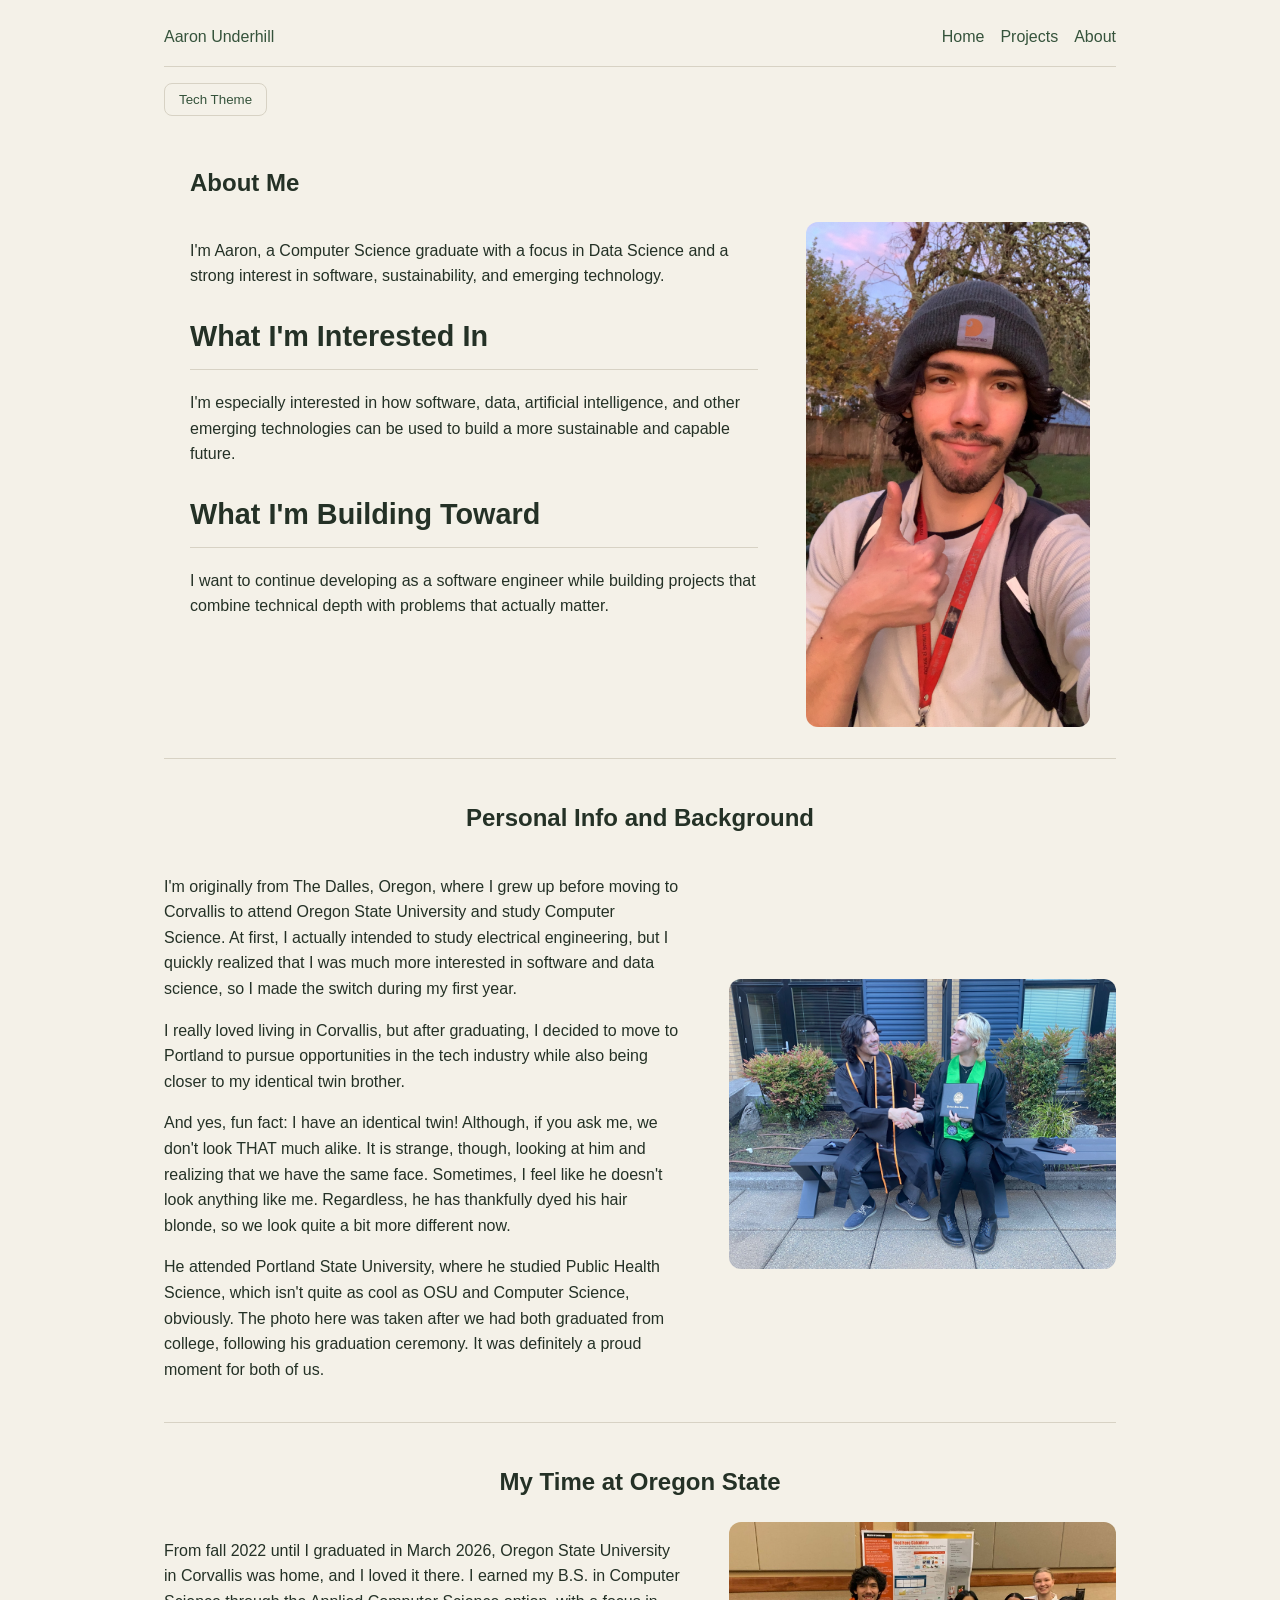
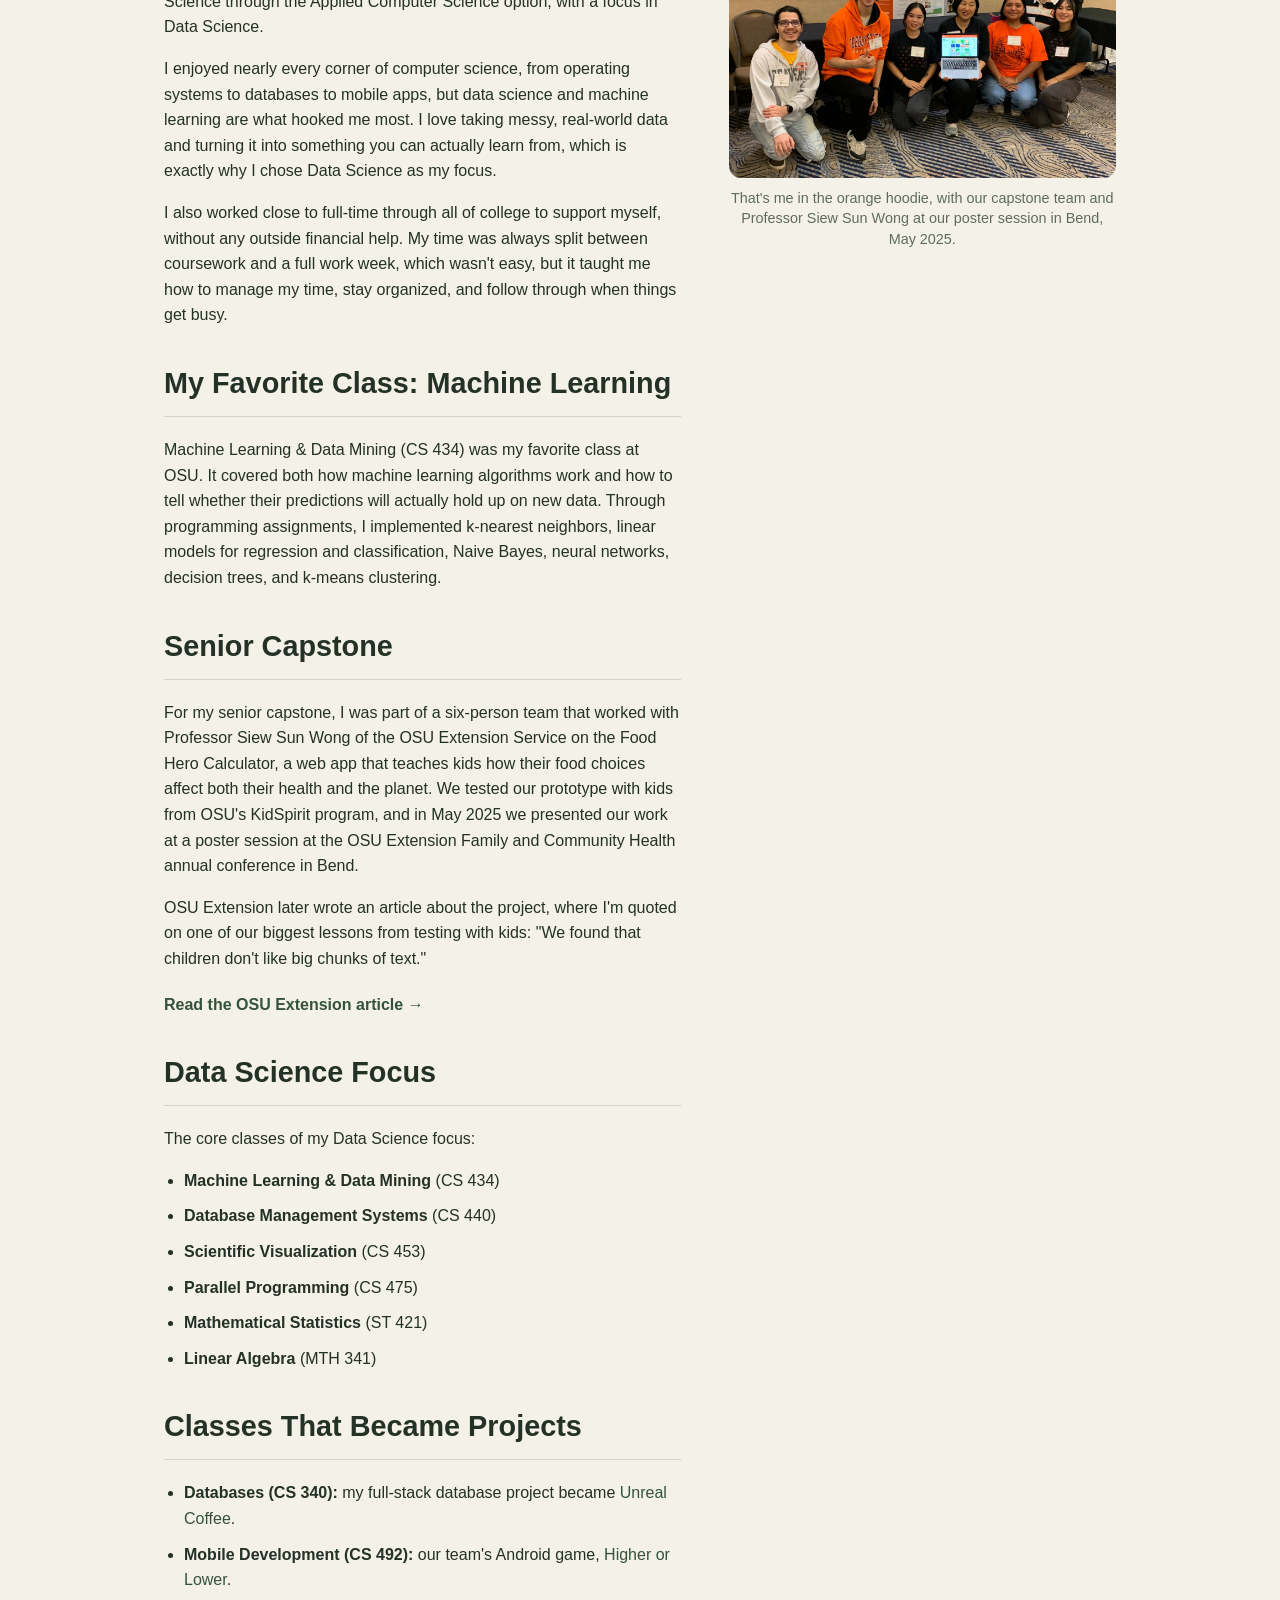
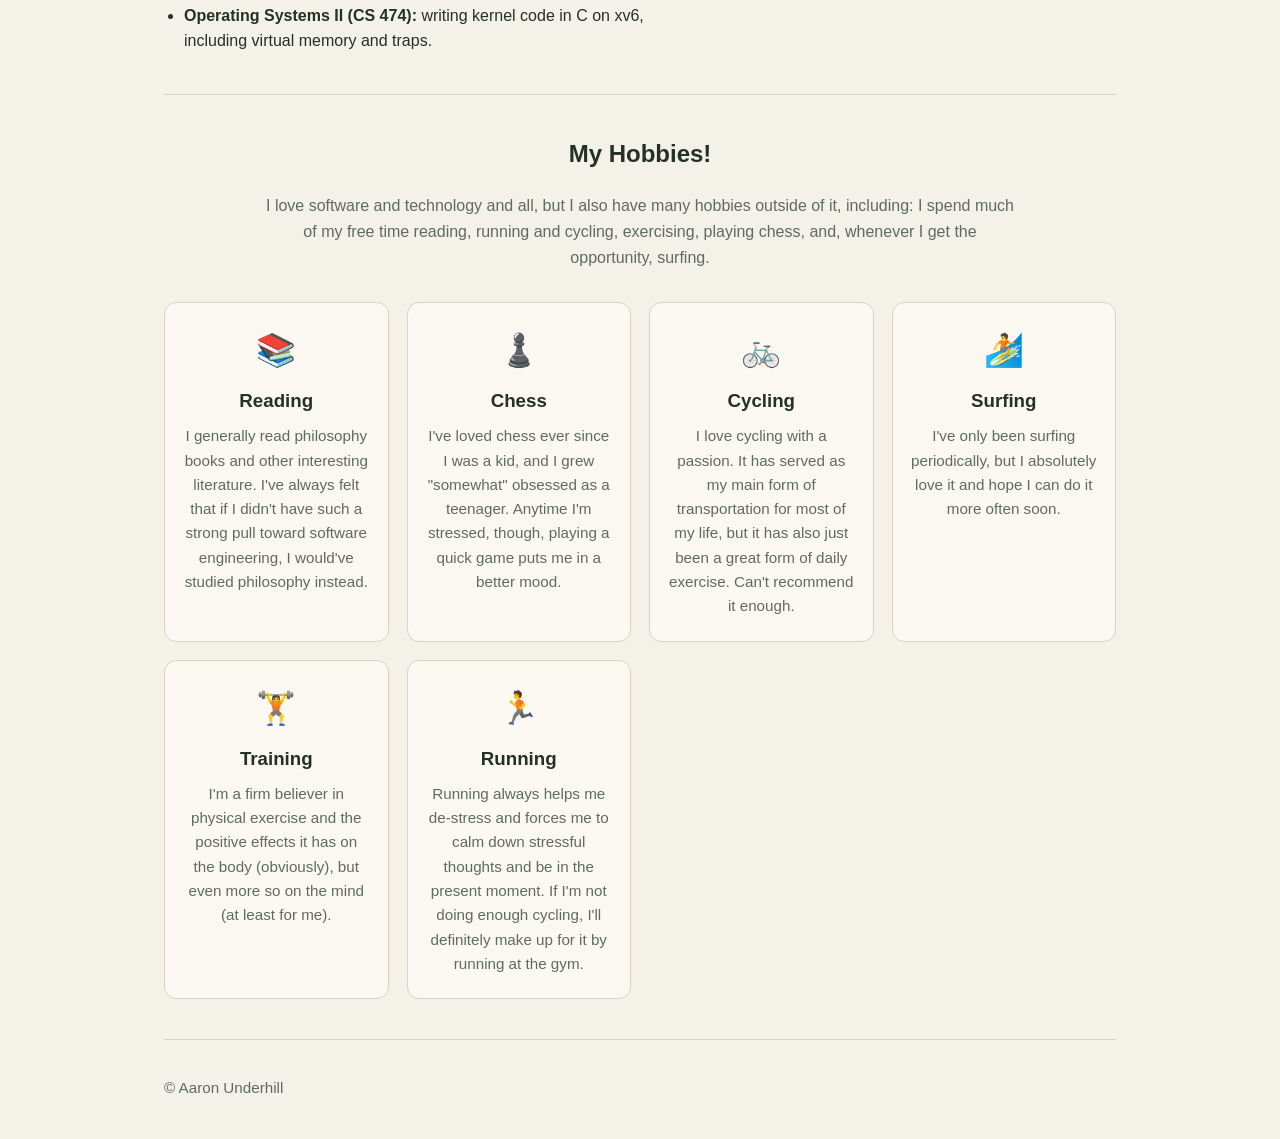
==== about.html @ f8354c90 "My Time at Oregon State: team photo, favorite class, and Data Science focus Adds the Bend poster-ses" ====
<!DOCTYPE html>
<html lang="en">

<head>
    <meta charset="UTF-8">

    <meta name="viewport" content="width=device-width, initial-scale=1.0">

    <title>About | Aaron Underhill</title>

    <link rel="stylesheet" href="style.css">

    <link rel="icon" type="image/png" href="/favicon/favicon-96x96.png" sizes="96x96" />
    <link rel="icon" type="image/svg+xml" href="/favicon/favicon.svg" />
    <link rel="shortcut icon" href="/favicon/favicon.ico" />
    <link rel="apple-touch-icon" sizes="180x180" href="/favicon/apple-touch-icon.png" />
    <link rel="manifest" href="/favicon/site.webmanifest" />
</head>


<body>

    <header>

        <nav>

            <a href="index.html">Aaron Underhill</a>

            <div class="nav-links">
                <a href="index.html">Home</a>
                <a href="projects.html">Projects</a>
                <a href="about.html">About</a>
            </div>

        </nav>

        <button id="theme-toggle" type="button">
            Tech Theme
        </button>

    </header>


    <main>

        <section class="about-page">

            <h1>About Me</h1>

            <div class="about-layout">

                <div class="about-text">

                    <p class="about-intro">
                        I'm Aaron, a Computer Science graduate with a focus in
                        Data Science and a strong interest in software,
                        sustainability, and emerging technology.
                    </p>

                    <h2>What I'm Interested In</h2>

                    <p>
                        I'm especially interested in how software, data,
                        artificial intelligence, and other emerging technologies
                        can be used to build a more sustainable and capable future.
                    </p>

                    <h2>What I'm Building Toward</h2>

                    <p>
                        I want to continue developing as a software engineer while
                        building projects that combine technical depth with problems
                        that actually matter.
                    </p>

                </div>


                <div class="about-photo">
                    <img src="images/aaron.jpg" alt="Aaron Underhill">
                </div>

            </div>

        </section>

        <section class="background-section">
            <h1>Personal Info and Background</h1>


            <div class="background-layout">

                <div class="background-text">

                    <p> I'm originally from The Dalles, Oregon, where I grew up before moving to Corvallis to
                        attend Oregon State University and study Computer Science. At first, I actually intended
                        to study electrical engineering, but I quickly realized that I was much more interested
                        in software and data science, so I made the switch during my first year.
                    </p>

                    <p> I really loved living in Corvallis, but after graduating, I decided to move to Portland
                        to pursue opportunities in the tech industry while also being closer to my identical
                        twin brother.
                    </p>

                    <p>
                        And yes, fun fact: I have an identical twin! Although, if you ask me, we don't look
                        THAT much alike. It is strange, though, looking at him and realizing that we have the
                        same face. Sometimes, I feel like he doesn't look anything like me. Regardless, he has
                        thankfully dyed his hair blonde, so we look quite a bit more different now.
                    </p>

                    <p> He attended Portland State University, where he studied Public Health Science, which isn't quite
                        as
                        cool as OSU and Computer Science, obviously. The photo here was taken after we had both
                        graduated from
                        college, following his graduation ceremony. It was definitely a proud moment for both of us.
                    </p>

                </div>

                <div class="background-photo">

                    <img src="images/graduation.jpg" alt="Aaron and his twin brother after graduation">
                </div>

            </div>
        </section>

        <section class="osu-section">

            <h1>My Time at Oregon State</h1>


            <div class="osu-layout">

                <div class="osu-text">

                    <p>
                        From fall 2022 until I graduated in March 2026, Oregon State University in
                        Corvallis was home, and I loved it there. I earned my B.S. in Computer
                        Science through the Applied Computer Science option, with a focus in Data
                        Science.
                    </p>

                    <p>
                        I enjoyed nearly every corner of computer science, from operating systems
                        to databases to mobile apps, but data science and machine learning are what
                        hooked me most. I love taking messy, real-world data and turning it into
                        something you can actually learn from, which is exactly why I chose Data
                        Science as my focus.
                    </p>

                    <p>
                        I also worked close to full-time through all of college to support myself,
                        without any outside financial help. My time was always split between
                        coursework and a full work week, which wasn't easy, but it taught me how to
                        manage my time, stay organized, and follow through when things get busy.
                    </p>


                    <h2>My Favorite Class: Machine Learning</h2>

                    <p>
                        Machine Learning &amp; Data Mining (CS 434) was my favorite class at OSU. It
                        covered both how machine learning algorithms work and how to tell whether
                        their predictions will actually hold up on new data. Through programming
                        assignments, I implemented k-nearest neighbors, linear models for regression
                        and classification, Naive Bayes, neural networks, decision trees, and k-means
                        clustering.
                    </p>


                    <h2>Senior Capstone</h2>

                    <p>
                        For my senior capstone, I was part of a six-person team that worked with
                        Professor Siew Sun Wong of the OSU Extension Service on the Food Hero
                        Calculator, a web app that teaches kids how their food choices affect both
                        their health and the planet. We tested our prototype with kids from OSU's
                        KidSpirit program, and in May 2025 we presented our work at a poster
                        session at the OSU Extension Family and Community Health annual conference
                        in Bend.
                    </p>

                    <p>
                        OSU Extension later wrote an article about the project, where I'm quoted on
                        one of our biggest lessons from testing with kids: "We found that children
                        don't like big chunks of text."
                    </p>

                    <a class="osu-article-link"
                        href="https://extension.oregonstate.edu/news/osu-students-create-food-calculator-linking-diet-water-use-climate"
                        target="_blank" rel="noopener noreferrer">
                        Read the OSU Extension article →
                    </a>


                    <h2>Data Science Focus</h2>

                    <p class="osu-focus-intro">
                        The core classes of my Data Science focus:
                    </p>

                    <ul class="osu-classes">
                        <li><strong>Machine Learning &amp; Data Mining</strong> (CS 434)</li>
                        <li><strong>Database Management Systems</strong> (CS 440)</li>
                        <li><strong>Scientific Visualization</strong> (CS 453)</li>
                        <li><strong>Parallel Programming</strong> (CS 475)</li>
                        <li><strong>Mathematical Statistics</strong> (ST 421)</li>
                        <li><strong>Linear Algebra</strong> (MTH 341)</li>
                    </ul>


                    <h2>Classes That Became Projects</h2>

                    <ul class="osu-classes">
                        <li>
                            <strong>Databases (CS 340):</strong> my full-stack database project
                            became <a href="projects.html">Unreal Coffee</a>.
                        </li>
                        <li>
                            <strong>Mobile Development (CS 492):</strong> our team's Android game,
                            <a href="projects.html">Higher or Lower</a>.
                        </li>
                        <li>
                            <strong>Operating Systems II (CS 474):</strong> writing kernel code in C
                            on xv6, including virtual memory and traps.
                        </li>
                    </ul>

                </div>


                <figure class="osu-photo">

                    <img src="images/osu-capstone-bend.jpg"
                        alt="Aaron, in an orange Oregon State hoodie, with his senior capstone team and Professor Siew Sun Wong beside their Food Hero Calculator poster in Bend">

                    <figcaption>
                        That's me in the orange hoodie, with our capstone team and Professor
                        Siew Sun Wong at our poster session in Bend, May 2025.
                    </figcaption>

                </figure>

            </div>

        </section>


        <section class="hobbies-section">

            <h1>My Hobbies!</h1>

            <p class="hobbies-intro">
                I love software and technology and all, but I also have many hobbies outside of it, including:
                I spend much of my free time reading, running and cycling, exercising,
                playing chess, and, whenever I get the opportunity, surfing.
            </p>

            <div class="hobbies-grid">

                <div class="hobby-card">
                    <span class="hobby-icon" aria-hidden="true">📚</span>
                    <h3>Reading</h3>
                    <p>I generally read philosophy books and other interesting literature. I've always felt that if I
                        didn't have such a strong pull toward software engineering, I would've studied philosophy
                        instead.</p>
                </div>

                <div class="hobby-card">
                    <span class="hobby-icon" aria-hidden="true">♟️</span>
                    <h3>Chess</h3>
                    <p>I've loved chess ever since I was a kid, and I grew "somewhat" obsessed as a teenager. Anytime
                        I'm stressed, though, playing a quick game puts me in a better mood.</p>
                </div>

                <div class="hobby-card">
                    <span class="hobby-icon" aria-hidden="true">🚲</span>
                    <h3>Cycling</h3>
                    <p>I love cycling with a passion. It has served as my main form of transportation for most of my
                        life, but it has also just been a great form of daily exercise. Can't recommend it enough.</p>
                </div>

                <div class="hobby-card">
                    <span class="hobby-icon" aria-hidden="true">🏄</span>
                    <h3>Surfing</h3>
                    <p>I've only been surfing periodically, but I absolutely love it and hope I can do it more often
                        soon.</p>
                </div>

                <div class="hobby-card">
                    <span class="hobby-icon" aria-hidden="true">🏋️</span>
                    <h3>Training</h3>
                    <p>I'm a firm believer in physical exercise and the positive effects it has on the body (obviously),
                        but even more so on the mind (at least for me).
                    </p>
                </div>

                <div class="hobby-card">
                    <span class="hobby-icon" aria-hidden="true">🏃</span>
                    <h3>Running</h3>
                    <p>Running always helps me de-stress and forces me to calm down stressful thoughts and be in the
                        present moment. If I'm not doing enough cycling, I'll definitely make up for it by running at
                        the gym.</p>
                </div>

            </div>

        </section>


    </main>


    <footer>
        <p>© Aaron Underhill</p>
    </footer>


    <script src="script.js"></script>

</body>

</html>
---- style.css ----
/* =========================================================
   THEMES
   ========================================================= */

:root {
    --bg: #f4f1e8;
    --surface: #fbf8f1;
    --text: #243126;
    --muted: #5e6b61;
    --accent: #4f7a57;
    --accent-dark: #35533b;
    --border: #d7d2c4;
    --highlight: #dfe8d8;
}


:root.tech-theme {
    --bg: #0b1110;
    --surface: #111b18;
    --text: #d8f3dc;
    --muted: #8fa99a;
    --accent: #42d392;
    --accent-dark: #73f2b0;
    --border: #29443a;
    --highlight: #17382c;
}


:root.color-theme {
    --bg: #17152b;
    --surface: #252044;
    --text: #f4f1ff;
    --muted: #b8b3d6;

    --accent: #7ee787;
    --accent-dark: #9d7bff;

    --border: #4b4570;
    --highlight: #2e2a55;
}



/* =========================================================
   COLOR THEME SPECIAL EFFECTS
   ========================================================= */

:root.color-theme #home a {
    background: linear-gradient(0deg,
            var(--accent),
            var(--accent-dark));

    transition:
        transform 0.15s ease,
        filter 0.2s ease;
}


:root.color-theme #home a:hover {
    filter: brightness(1.1);
    transform: translateY(-2px);
}


:root.color-theme #home a:active {
    transform: translateY(0) scale(0.97);
}



/* =========================================================
   GLOBAL / BASE STYLES
   ========================================================= */

* {
    box-sizing: border-box;
}


html {
    scroll-behavior: smooth;
}


body {
    font-family: Arial, sans-serif;

    background-color: var(--bg);
    color: var(--text);

    max-width: 1000px;
    margin: 0 auto;
    padding: 24px;

    line-height: 1.6;
}



/* =========================================================
   LINKS
   ========================================================= */

a {
    color: var(--accent-dark);
    text-decoration: none;
}


a:hover {
    text-decoration: underline;
}


.page-link {
    display: inline-block;

    margin-top: 24px;

    font-weight: bold;
    color: var(--accent);
}



/* =========================================================
   HEADER / NAVIGATION
   ========================================================= */

header {
    margin-bottom: 48px;
}


nav {
    display: flex;

    justify-content: space-between;
    align-items: center;

    gap: 20px;
    flex-wrap: wrap;

    padding-bottom: 16px;

    border-bottom: 1px solid var(--border);
}


.nav-links {
    display: flex;

    gap: 16px;
    flex-wrap: wrap;
}



/* =========================================================
   THEME BUTTON
   ========================================================= */

#theme-toggle {
    margin-top: 16px;

    padding: 8px 14px;

    background-color: transparent;
    color: var(--accent-dark);

    border: 1px solid var(--border);
    border-radius: 8px;

    cursor: pointer;

    transition:
        background-color 0.2s ease,
        transform 0.1s ease;
}


#theme-toggle:hover {
    background-color: var(--highlight);
}


#theme-toggle:active {
    transform: scale(0.96);
}



/* =========================================================
   GENERAL SECTIONS
   ========================================================= */

section {
    margin-bottom: 64px;
}


section h2 {
    font-size: 1.8rem;

    margin-bottom: 20px;
    padding-bottom: 10px;

    border-bottom: 1px solid var(--border);
}


article h3 {
    margin-top: 0;
    margin-bottom: 12px;
}



/* =========================================================
   HOME / HERO
   ========================================================= */

#home {
    padding: 48px 0;

    text-align: center;
}


#home h1 {
    font-size: 3rem;

    margin-bottom: 12px;

    line-height: 1.1;
}


.hero-subtitle {
    font-size: 1.2rem;

    color: var(--muted);

    margin-bottom: 20px;
}


#home p {
    font-size: 1.1rem;

    max-width: 700px;

    margin-bottom: 28px;
    margin-left: auto;
    margin-right: auto;
}


#home a {
    display: inline-block;

    padding: 12px 20px;

    background-color: var(--accent);
    color: white;

    border-radius: 8px;

    text-decoration: none;
    font-weight: bold;
    text-align: center;
}


#home a:hover {
    background-color: var(--accent-dark);

    text-decoration: none;
}


#hero-section {
    text-align: center;

    margin-left: auto;
    margin-right: auto;
}


.hero-photo {
    display: inline-block;

    width: 120px;
    aspect-ratio: 1 / 1;

    object-fit: cover;

    border-radius: 50%;
}



/* =========================================================
   PROJECTS
   ========================================================= */

.project-card {
    padding: 20px;

    background-color: var(--surface);

    border: 1px solid var(--border);
    border-radius: 12px;

    /* Keeps the header image inside the rounded corners */
    overflow: hidden;

    /* Stack contents so the buttons can sit at the bottom */
    display: flex;
    flex-direction: column;
}


/* Inside a stacked card, top and bottom margins add up instead of
   overlapping, so give each element only a bottom margin. */
.project-card h2 {
    margin-top: 0;
}


.project-card p {
    margin-top: 0;
    margin-bottom: 14px;
}


/* Small status note on a card, e.g. a live demo that is temporarily down */
.project-card .project-note {
    padding: 10px 12px;

    font-size: 0.85rem;
    line-height: 1.45;

    color: var(--muted);

    border-left: 3px solid var(--accent);
    border-radius: 6px;

    background-color: var(--highlight);
}


/* Button row: pushed to the bottom so buttons line up across cards */
.project-links {
    display: flex;
    flex-wrap: wrap;
    gap: 10px;

    margin-top: auto;
    padding-top: 16px;
}


.project-links .project-link {
    margin-top: 0;
}


/* Outlined style for "View on GitHub", so it reads as the secondary action */
.project-link.project-link-secondary {
    background-color: transparent;
    color: var(--accent);

    box-shadow: inset 0 0 0 2px var(--accent);
}


.project-link.project-link-secondary:hover {
    background-color: var(--accent);
    color: white;
}


/* Picture across the top of a project card, edge to edge */
.project-image {
    display: block;

    width: calc(100% + 40px);
    margin: -20px -20px 16px;

    aspect-ratio: 16 / 10;
    object-fit: cover;
    flex-shrink: 0;

    border-bottom: 1px solid var(--border);

    transition: transform 0.3s ease;
}


.project-card:hover .project-image {
    transform: scale(1.03);
}


.project-grid {
    display: grid;

    grid-template-columns:
        repeat(auto-fit, minmax(250px, 1fr));

    gap: 20px;
}

.project-link {
    display: inline-block;

    margin-top: 16px;
    padding: 9px 14px;

    background-color: var(--accent);
    color: white;

    border-radius: 8px;

    font-weight: bold;
    text-decoration: none;

    transition:
        background-color 0.2s ease,
        transform 0.15s ease;
}


.project-link:hover {
    background-color: var(--accent-dark);

    text-decoration: none;

    transform: translateY(-2px);
}


.project-link:active {
    transform: translateY(0) scale(0.97);
}



/* =========================================================
   PROJECT SEARCH
   ========================================================= */

.project-tools {
    margin-bottom: 32px;
}


.project-tools label {
    display: block;

    margin-bottom: 8px;

    font-weight: bold;
}


#project-search {
    width: 100%;
    max-width: 600px;

    padding: 12px 14px;

    font: inherit;

    color: var(--text);
    background-color: var(--surface);

    border: 1px solid var(--border);
    border-radius: 8px;
}



/* =========================================================
   PROJECT FILTER BUTTONS
   ========================================================= */

.filter-label {
    margin-bottom: 8px;
    font-weight: bold;
}


.project-filters {
    display: flex;

    gap: 10px;
    flex-wrap: wrap;

    margin-bottom: 32px;
}


.project-filters button {
    position: relative;
    overflow: hidden;

    padding: 8px 14px;

    font: inherit;

    color: var(--text);
    background-color: var(--surface);

    border: 1px solid var(--border);
    border-radius: 8px;

    cursor: pointer;

    transition:
        transform 0.15s ease,
        filter 0.2s ease;
}


.project-filters button.selected {
    border: 3px solid var(--accent);

    color: var(--highlight);
    background-color: var(--accent-dark);
}


.project-filters button:hover {
    filter: brightness(1.3);

    transform: translateY(-2px);
}


.project-filters button:active {
    transform:
        translateY(0) scale(0.97);
}



/* =========================================================
   PROJECT FILTER RIPPLE / FLASH
   ========================================================= */

.project-filters button::after {
    content: "";

    position: absolute;

    top: 50%;
    left: 50%;

    width: 10px;
    height: 10px;

    background-color: rgba(255, 255, 255, 0.6);

    border-radius: 50%;

    transform:
        translate(-50%, -50%) scale(0);

    opacity: 0;

    pointer-events: none;
}


.project-filters button.flash::after {
    animation:
        button-flash 0.45s ease-out;
}


@keyframes button-flash {
    0% {
        transform:
            translate(-50%, -50%) scale(0);

        opacity: 0.8;
    }

    100% {
        transform:
            translate(-50%, -50%) scale(20);

        opacity: 0;
    }
}



/* =========================================================
   ABOUT PAGE
   ========================================================= */

.about-page {
    max-width: 900px;

    margin: 0 auto;
}


.about-layout {
    display: grid;

    grid-template-columns: 2fr 1fr;

    gap: 48px;

    align-items: start;
}


.about-photo img {
    width: 100%;
    max-width: 300px;
    height: auto;

    border-radius: 12px;
}



/* =========================================================
   HOBBIES
   ========================================================= */

.hobbies-section h1 {
    margin-top: 40px;

    text-align: center;
}


.hobbies-intro {
    max-width: 750px;

    margin: 0 auto 32px;

    text-align: center;

    color: var(--muted);
}


.hobbies-grid {
    display: grid;

    grid-template-columns:
        repeat(auto-fit, minmax(180px, 1fr));

    gap: 18px;
}


.hobby-card {
    padding: 22px 18px;

    text-align: center;

    background-color: var(--surface);

    border: 1px solid var(--border);
    border-radius: 12px;

    transition:
        transform 0.2s ease,
        border-color 0.2s ease;
}


.hobby-card:hover {
    transform: translateY(-3px);

    border-color: var(--accent);
}


.hobby-icon {
    display: block;

    margin-bottom: 10px;

    font-size: 2rem;
}


.hobby-card h3 {
    margin-top: 0;
    margin-bottom: 8px;
}


.hobby-card p {
    margin: 0;

    color: var(--muted);

    font-size: 0.95rem;
}



/* =========================================================
   PERSONAL BACKGROUND
   ========================================================= */

.background-section h1 {
    margin-top: 40px;

    text-align: center;
}


.background-layout {
    display: grid;

    grid-template-columns: 2fr 1.5fr;

    gap: 48px;

    align-items: center;
}


.background-photo img {
    width: 100%;
    max-width: 500px;
    height: auto;

    border-radius: 12px;
}


.background-section,
.osu-section,
.hobbies-section {
    border-top: 1px solid var(--border);

    margin: 24px 0;
}


/* =========================================================
   MY TIME AT OREGON STATE
   ========================================================= */

.osu-section h1 {
    margin-top: 40px;

    text-align: center;
}


.osu-layout {
    display: grid;

    grid-template-columns: 2fr 1.5fr;

    gap: 48px;

    align-items: start;
}


.osu-text h2 {
    margin-top: 32px;
}


.osu-article-link {
    display: inline-block;

    margin-top: 4px;

    font-weight: bold;
}


.osu-classes {
    padding-left: 20px;

    line-height: 1.6;
}


.osu-classes li {
    margin-bottom: 10px;
}


.osu-focus-intro {
    margin-bottom: 8px;
}


.osu-photo {
    margin: 0;

    /* Keeps the photo in view while reading the longer text beside it */
    position: sticky;
    top: 24px;
}


.osu-photo img {
    display: block;

    width: 100%;
    height: auto;

    border-radius: 12px;
}


.osu-photo figcaption {
    margin-top: 10px;

    font-size: 0.9rem;
    line-height: 1.45;

    color: var(--muted);

    text-align: center;
}



/* =========================================================
   FOOTER
   ========================================================= */

footer {
    margin-top: 40px;
    padding-top: 20px;

    border-top: 1px solid var(--border);

    color: var(--muted);

    font-size: 0.95rem;
}



/* =========================================================
   RESPONSIVE / MOBILE
   ========================================================= */

@media (max-width: 700px) {

    body {
        padding: 16px;
    }


    #home h1 {
        font-size: 2.3rem;
    }


    nav {
        flex-direction: column;

        align-items: flex-start;
    }


    .nav-links {
        flex-direction: column;

        gap: 8px;
    }


    .about-layout {
        grid-template-columns: 1fr;
    }


    .about-photo {
        grid-row: 1;
    }


    .background-layout,
    .osu-layout {
        grid-template-columns: 1fr;

        gap: 24px;
    }


    .osu-photo {
        position: static;

        grid-row: 1;
    }

}
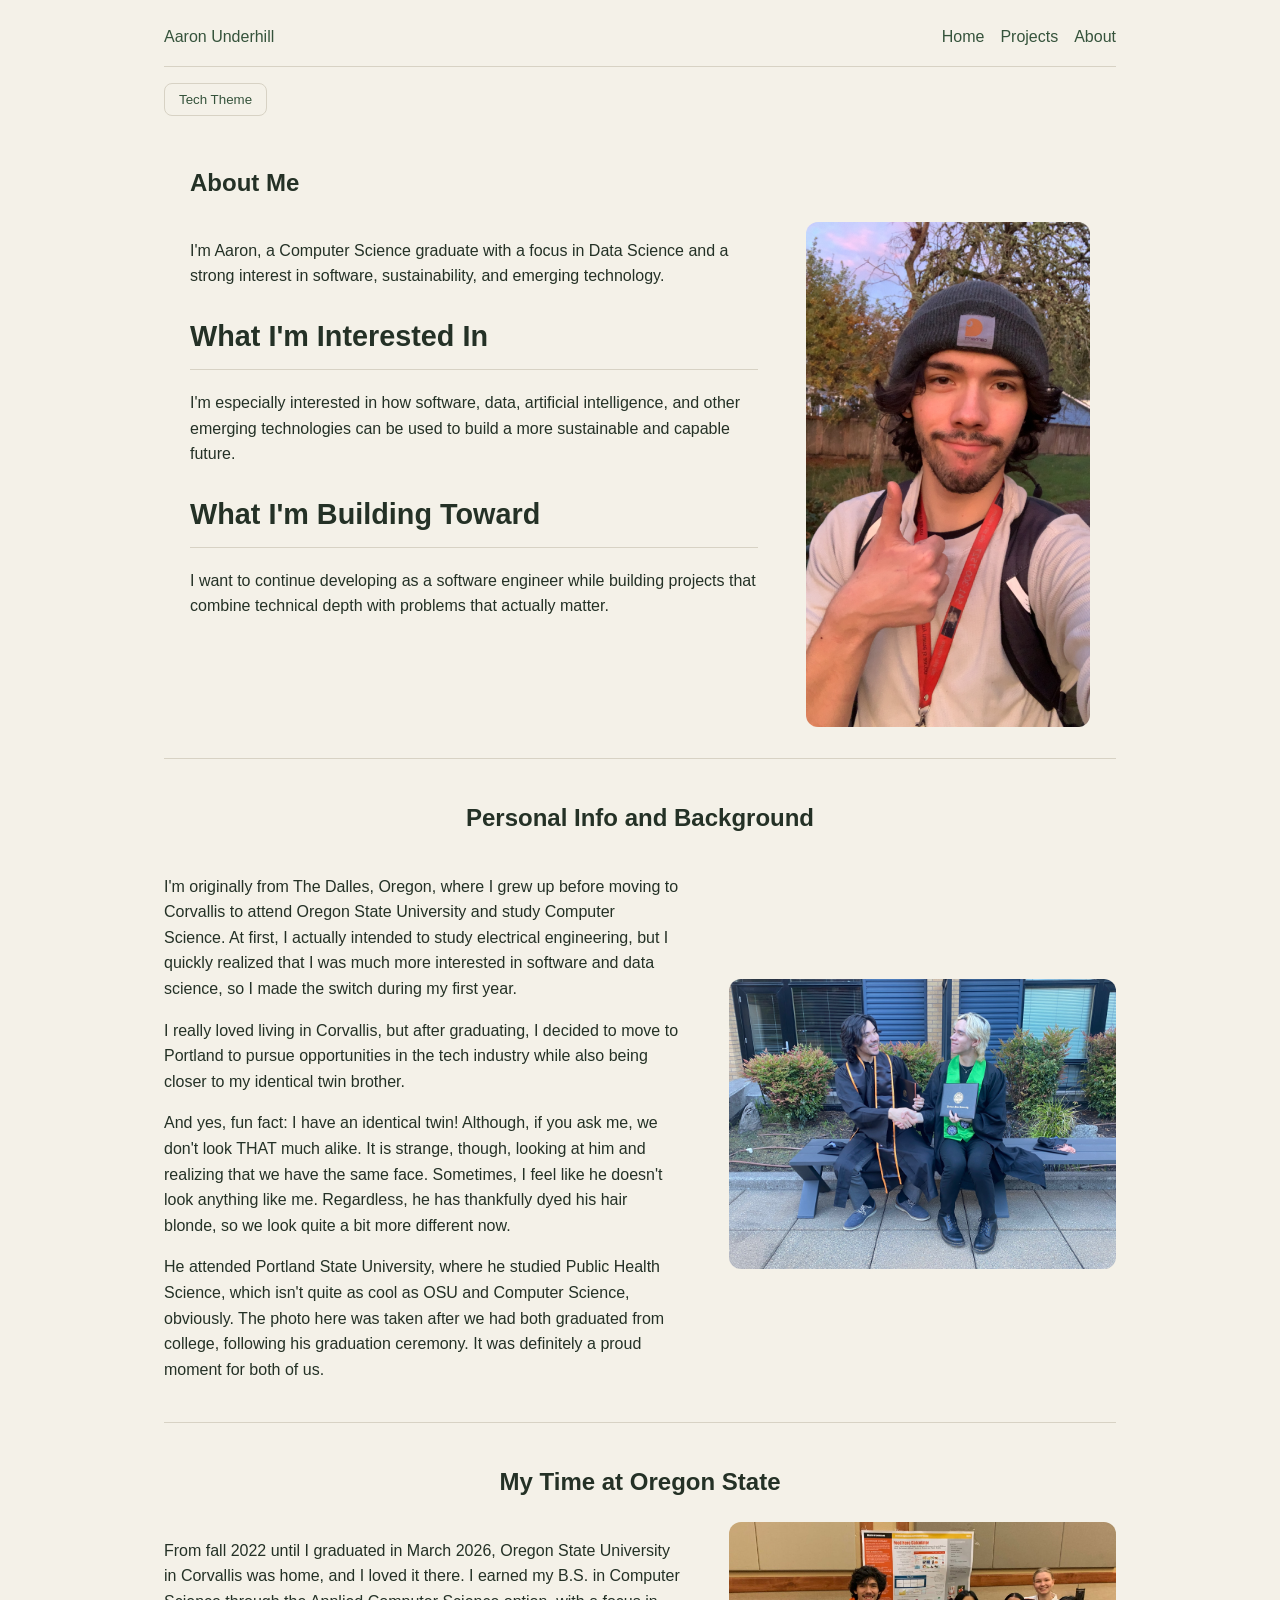
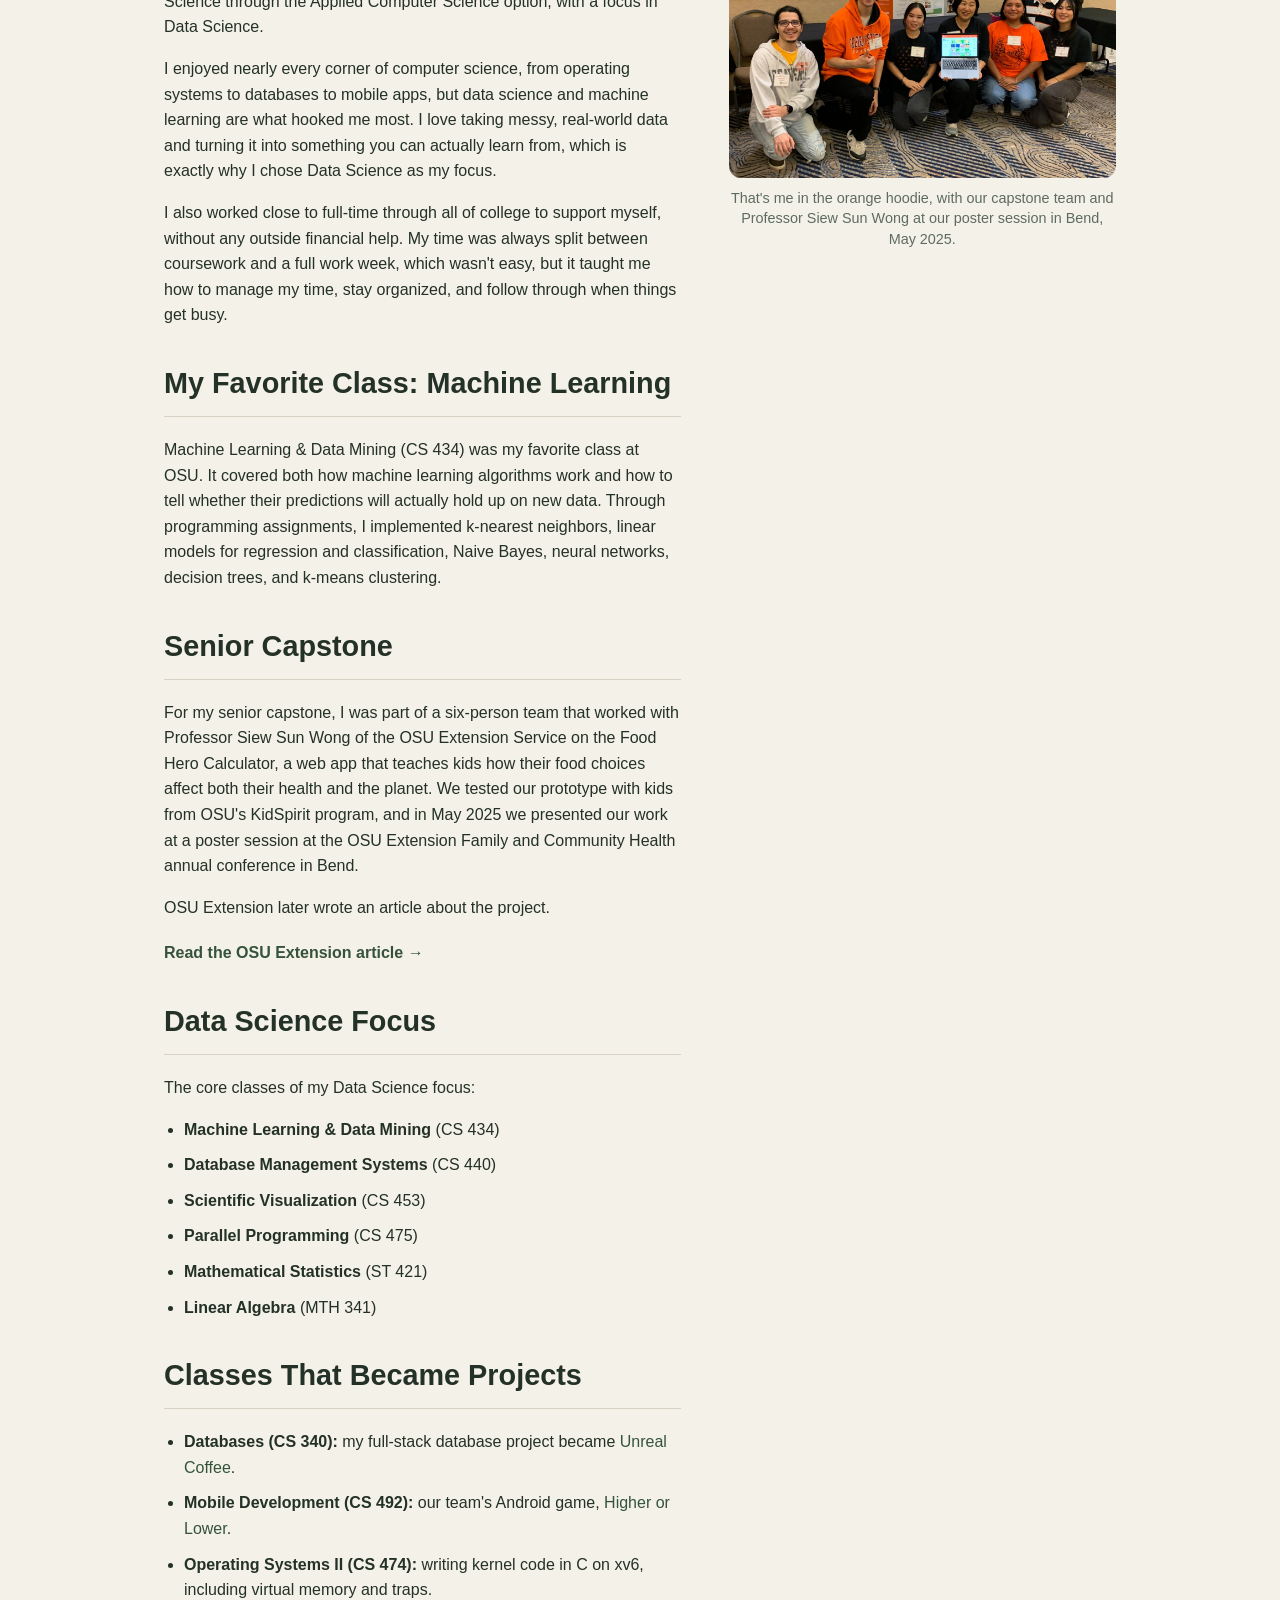
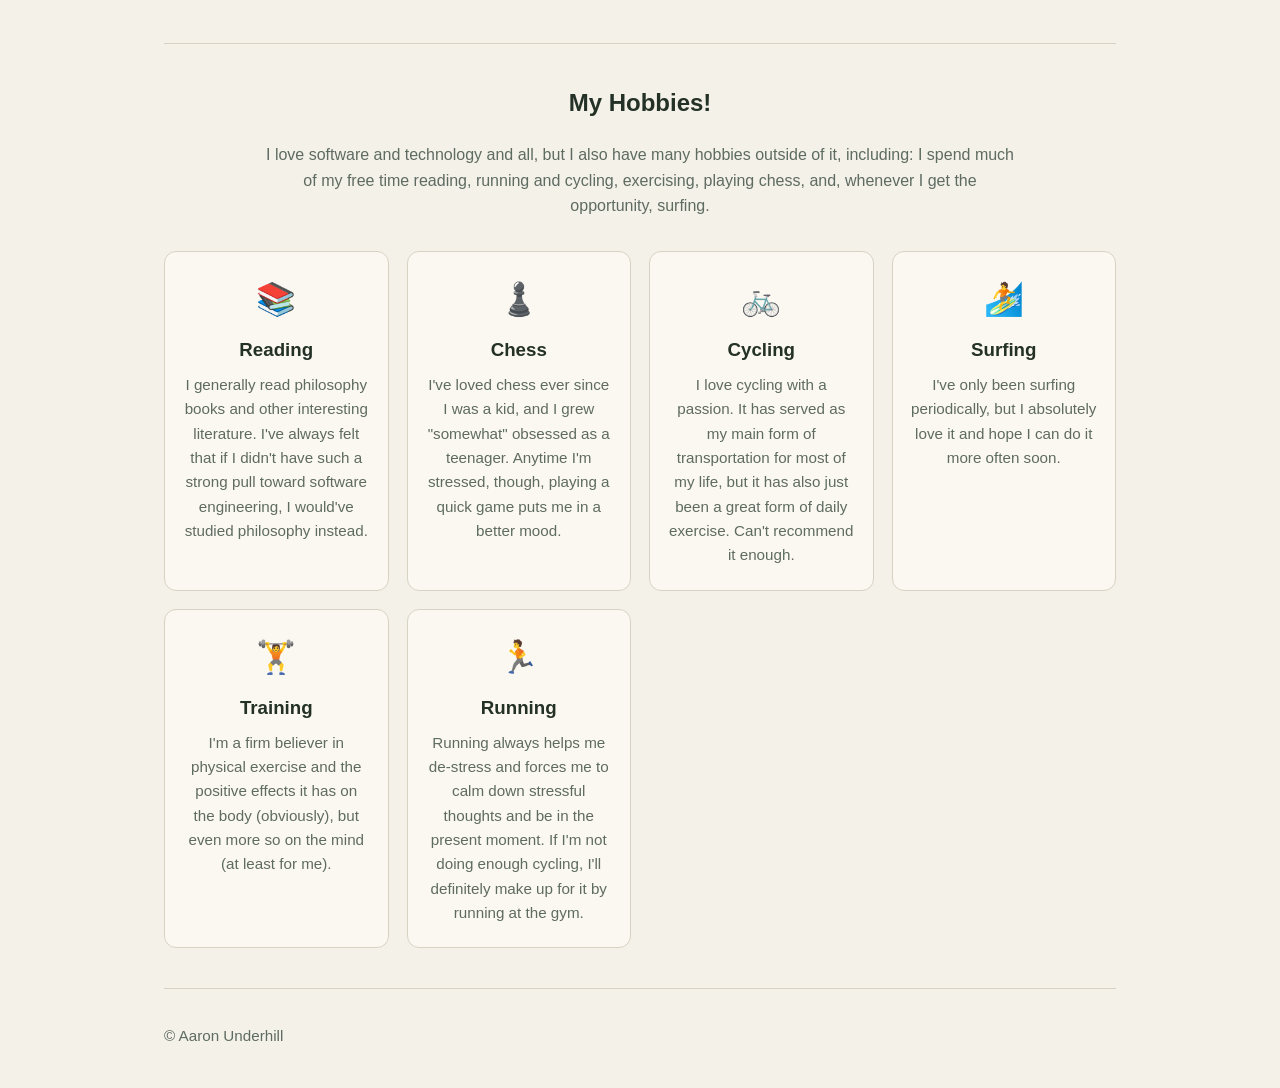
==== commit 5eab7b8b: "Shorten OSU Extension article mention on About page Co-Authored-By: Claude Opus 5.5 <noreply@anthrop" ====
--- a/about.html
+++ b/about.html
@@ -8,7 +8,7 @@
 
     <title>About | Aaron Underhill</title>
 
-    <link rel="stylesheet" href="style.css">
+    <link rel="stylesheet" href="style.css?v=2">
 
     <link rel="icon" type="image/png" href="/favicon/favicon-96x96.png" sizes="96x96" />
     <link rel="icon" type="image/svg+xml" href="/favicon/favicon.svg" />
@@ -184,9 +184,7 @@
                     </p>
 
                     <p>
-                        OSU Extension later wrote an article about the project, where I'm quoted on
-                        one of our biggest lessons from testing with kids: "We found that children
-                        don't like big chunks of text."
+                        OSU Extension later wrote an article about the project.
                     </p>
 
                     <a class="osu-article-link"
@@ -319,7 +317,7 @@
     </footer>
 
 
-    <script src="script.js"></script>
+    <script src="script.js?v=2"></script>
 
 </body>
 
--- a/style.css
+++ b/style.css
@@ -122,6 +122,13 @@
 }
 
 
+/* Contact links (email and GitHub) match the other bold links. */
+#contact a {
+    font-weight: bold;
+    color: var(--accent);
+}
+
+
 
 /* =========================================================
    HEADER / NAVIGATION
@@ -212,6 +219,30 @@
 article h3 {
     margin-top: 0;
     margin-bottom: 12px;
+}
+
+
+/* Skills on the homepage: one labeled group per category. */
+.skill-group {
+    margin-bottom: 18px;
+}
+
+.skill-group:last-child {
+    margin-bottom: 0;
+}
+
+.skill-group h3 {
+    margin: 0 0 4px;
+
+    font-size: 0.85rem;
+    letter-spacing: 0.08em;
+    text-transform: uppercase;
+
+    color: var(--accent);
+}
+
+.skill-group p {
+    margin: 0;
 }
 
 
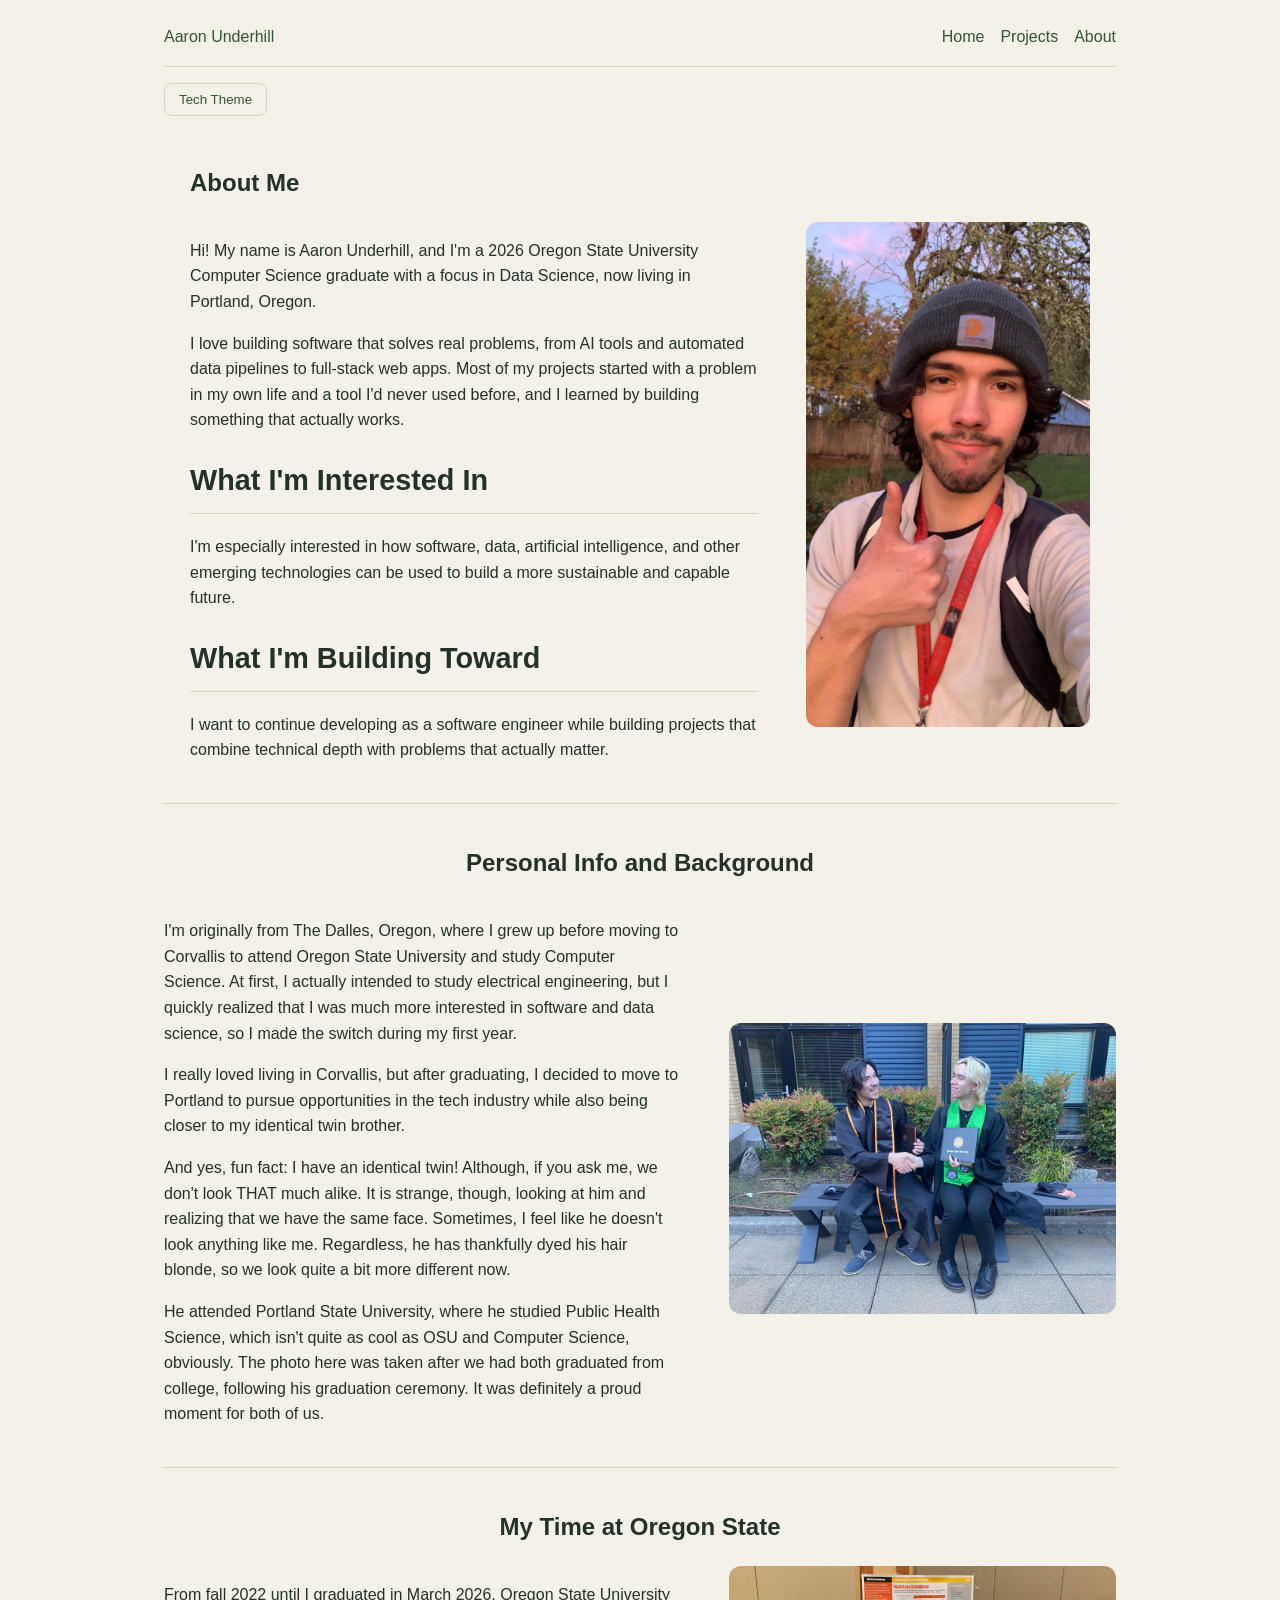
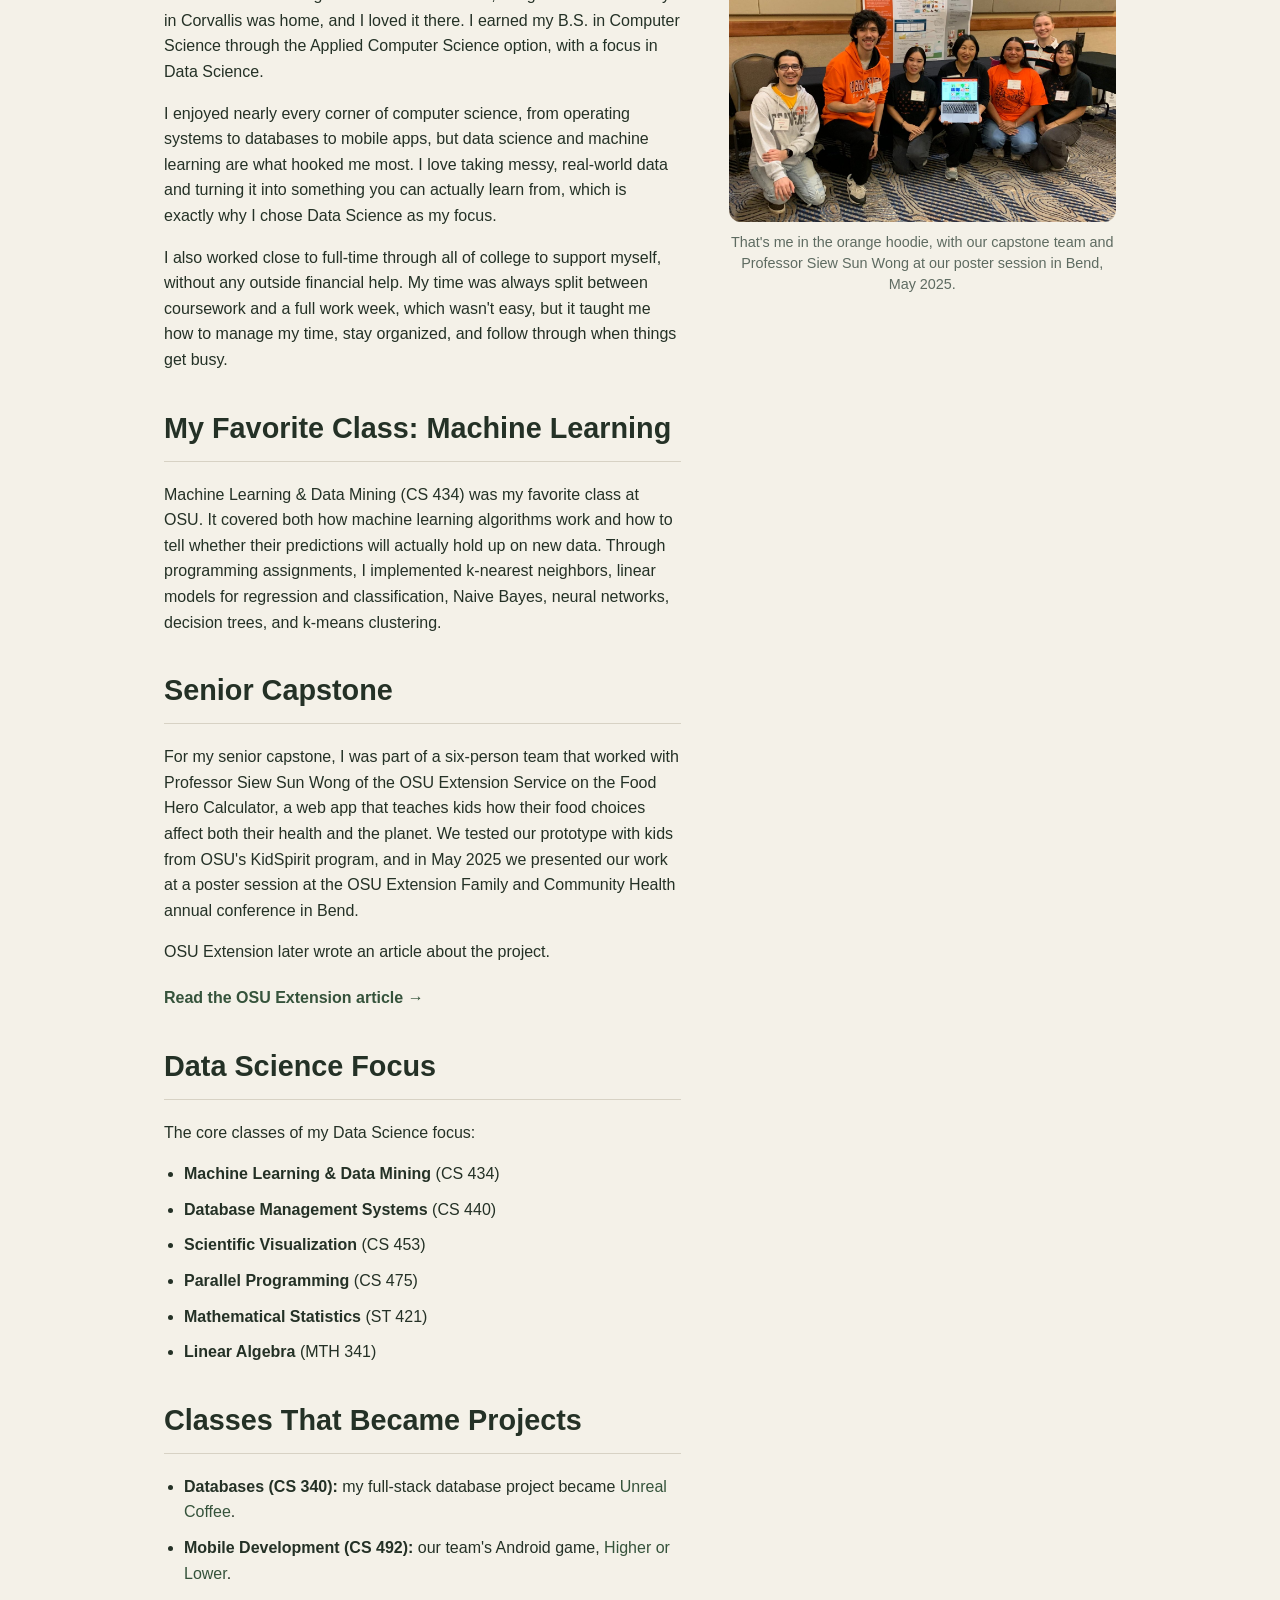
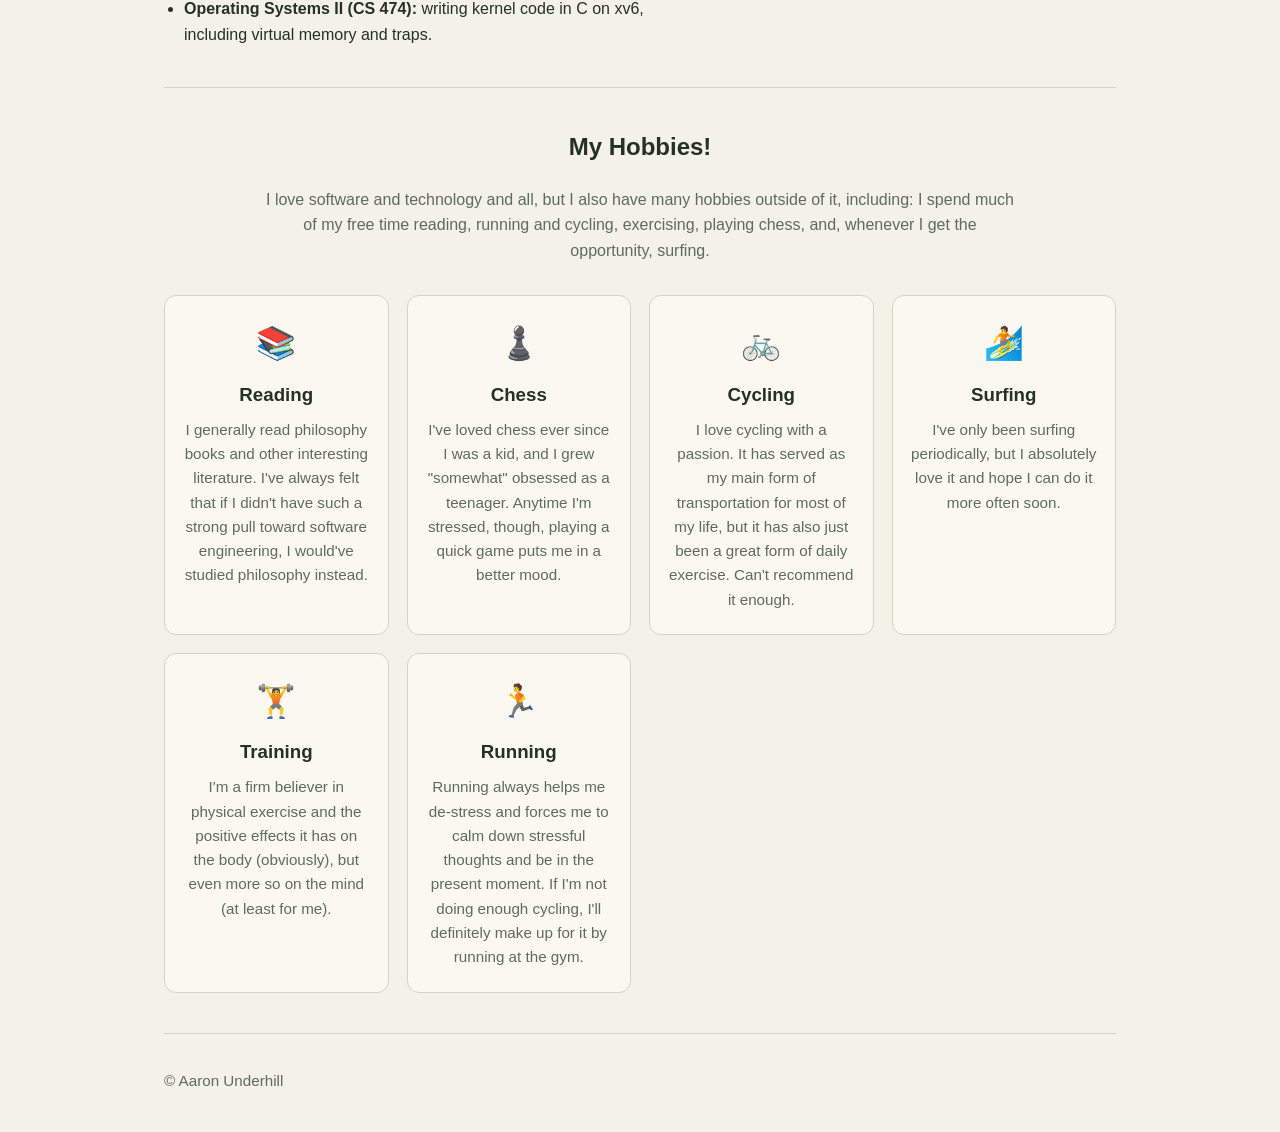
==== commit a8927ed1: "Expand the About page introduction Co-Authored-By: Claude Opus 5.5 <noreply@anthropic.com> Claude-Se" ====
--- a/about.html
+++ b/about.html
@@ -8,7 +8,7 @@
 
     <title>About | Aaron Underhill</title>
 
-    <link rel="stylesheet" href="style.css?v=2">
+    <link rel="stylesheet" href="style.css?v=3">
 
     <link rel="icon" type="image/png" href="/favicon/favicon-96x96.png" sizes="96x96" />
     <link rel="icon" type="image/svg+xml" href="/favicon/favicon.svg" />
@@ -52,9 +52,17 @@
                 <div class="about-text">
 
                     <p class="about-intro">
-                        I'm Aaron, a Computer Science graduate with a focus in
-                        Data Science and a strong interest in software,
-                        sustainability, and emerging technology.
+                        Hi! My name is Aaron Underhill, and I'm a 2026 Oregon State
+                        University Computer Science graduate with a focus in Data
+                        Science, now living in Portland, Oregon.
+                    </p>
+
+                    <p>
+                        I love building software that solves real problems, from AI
+                        tools and automated data pipelines to full-stack web apps.
+                        Most of my projects started with a problem in my own life and
+                        a tool I'd never used before, and I learned by building
+                        something that actually works.
                     </p>
 
                     <h2>What I'm Interested In</h2>
--- a/style.css
+++ b/style.css
@@ -365,6 +365,33 @@
 }
 
 
+/* Label at the top of a card: Personal or Academic */
+.project-origin {
+    align-self: flex-start;
+
+    margin-bottom: 10px;
+    padding: 3px 10px;
+
+    font-size: 0.75rem;
+    font-weight: bold;
+    letter-spacing: 0.03em;
+
+    border-radius: 999px;
+    border: 1px solid var(--border);
+}
+
+.project-origin-personal {
+    color: var(--accent-dark);
+    background-color: var(--highlight);
+    border-color: var(--accent);
+}
+
+.project-origin-academic {
+    color: var(--muted);
+    background-color: var(--bg);
+}
+
+
 /* Small status note on a card, e.g. a live demo that is temporarily down */
 .project-card .project-note {
     padding: 10px 12px;
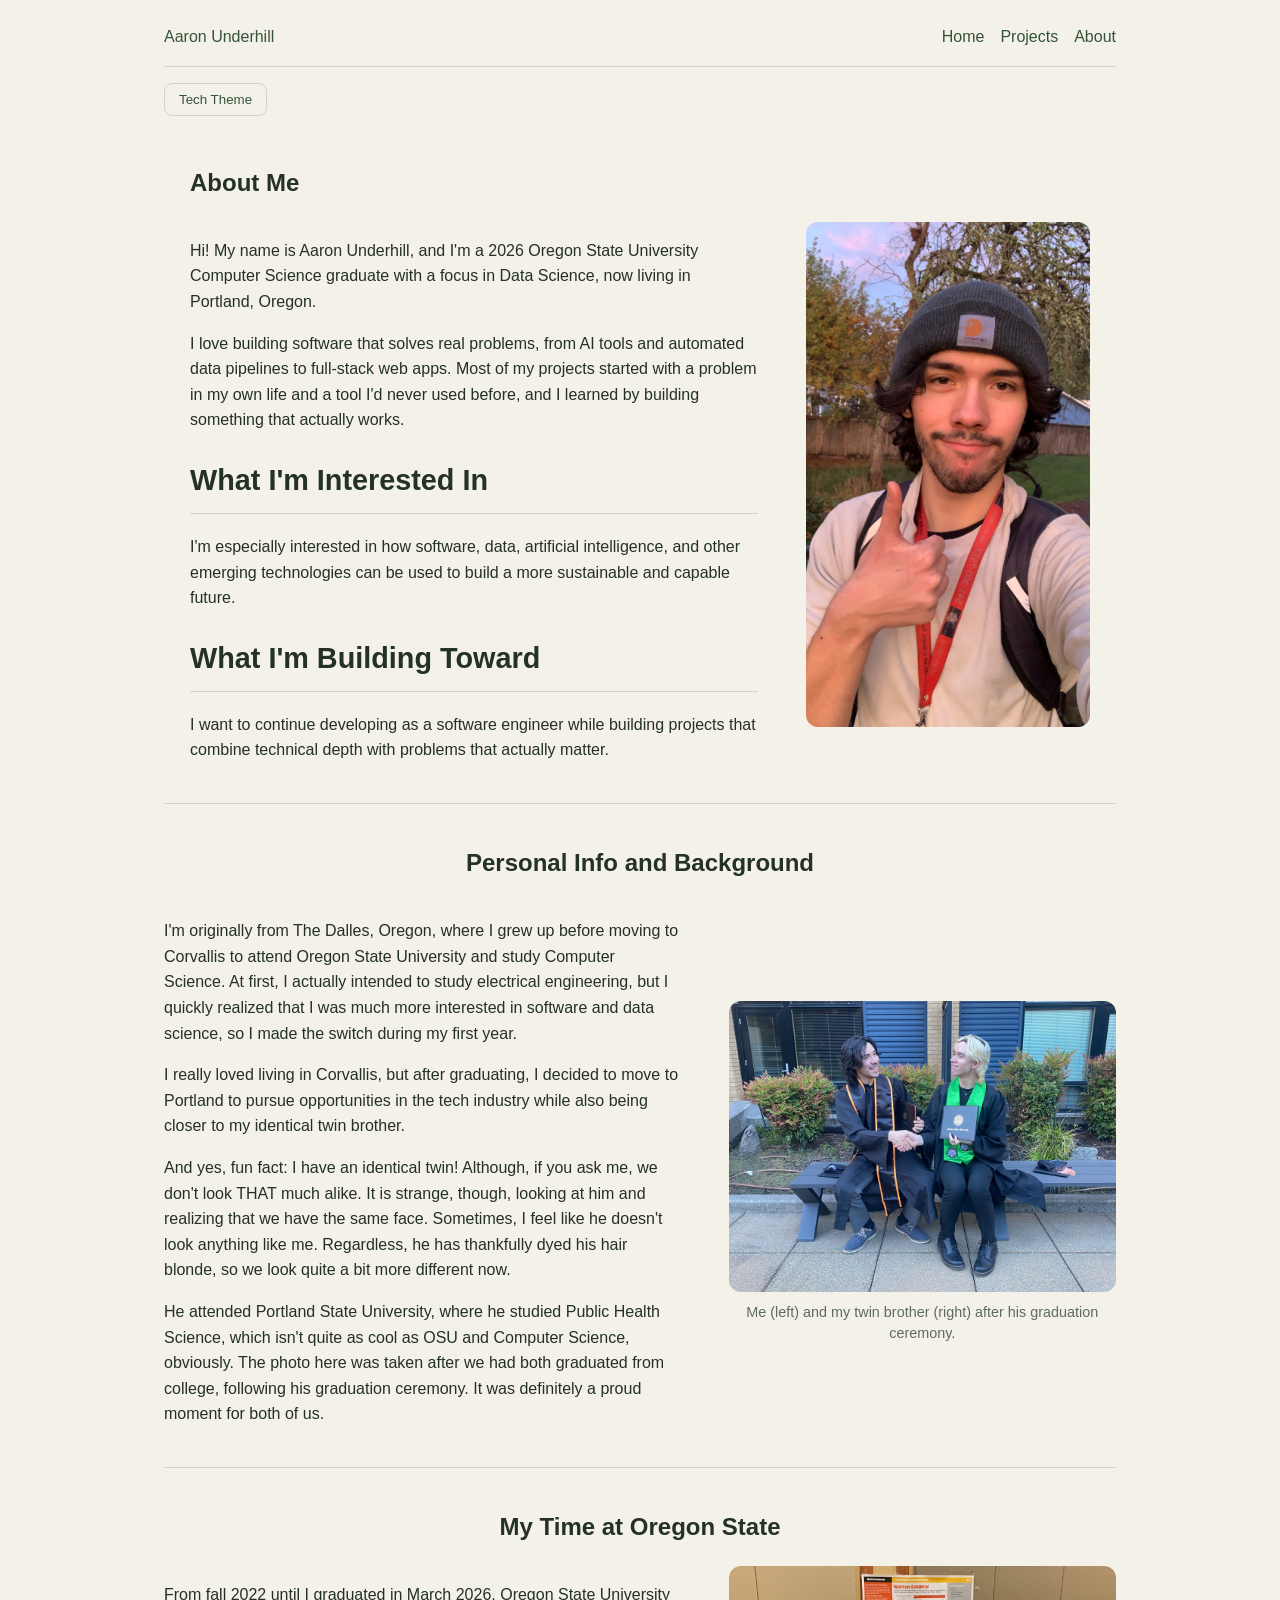
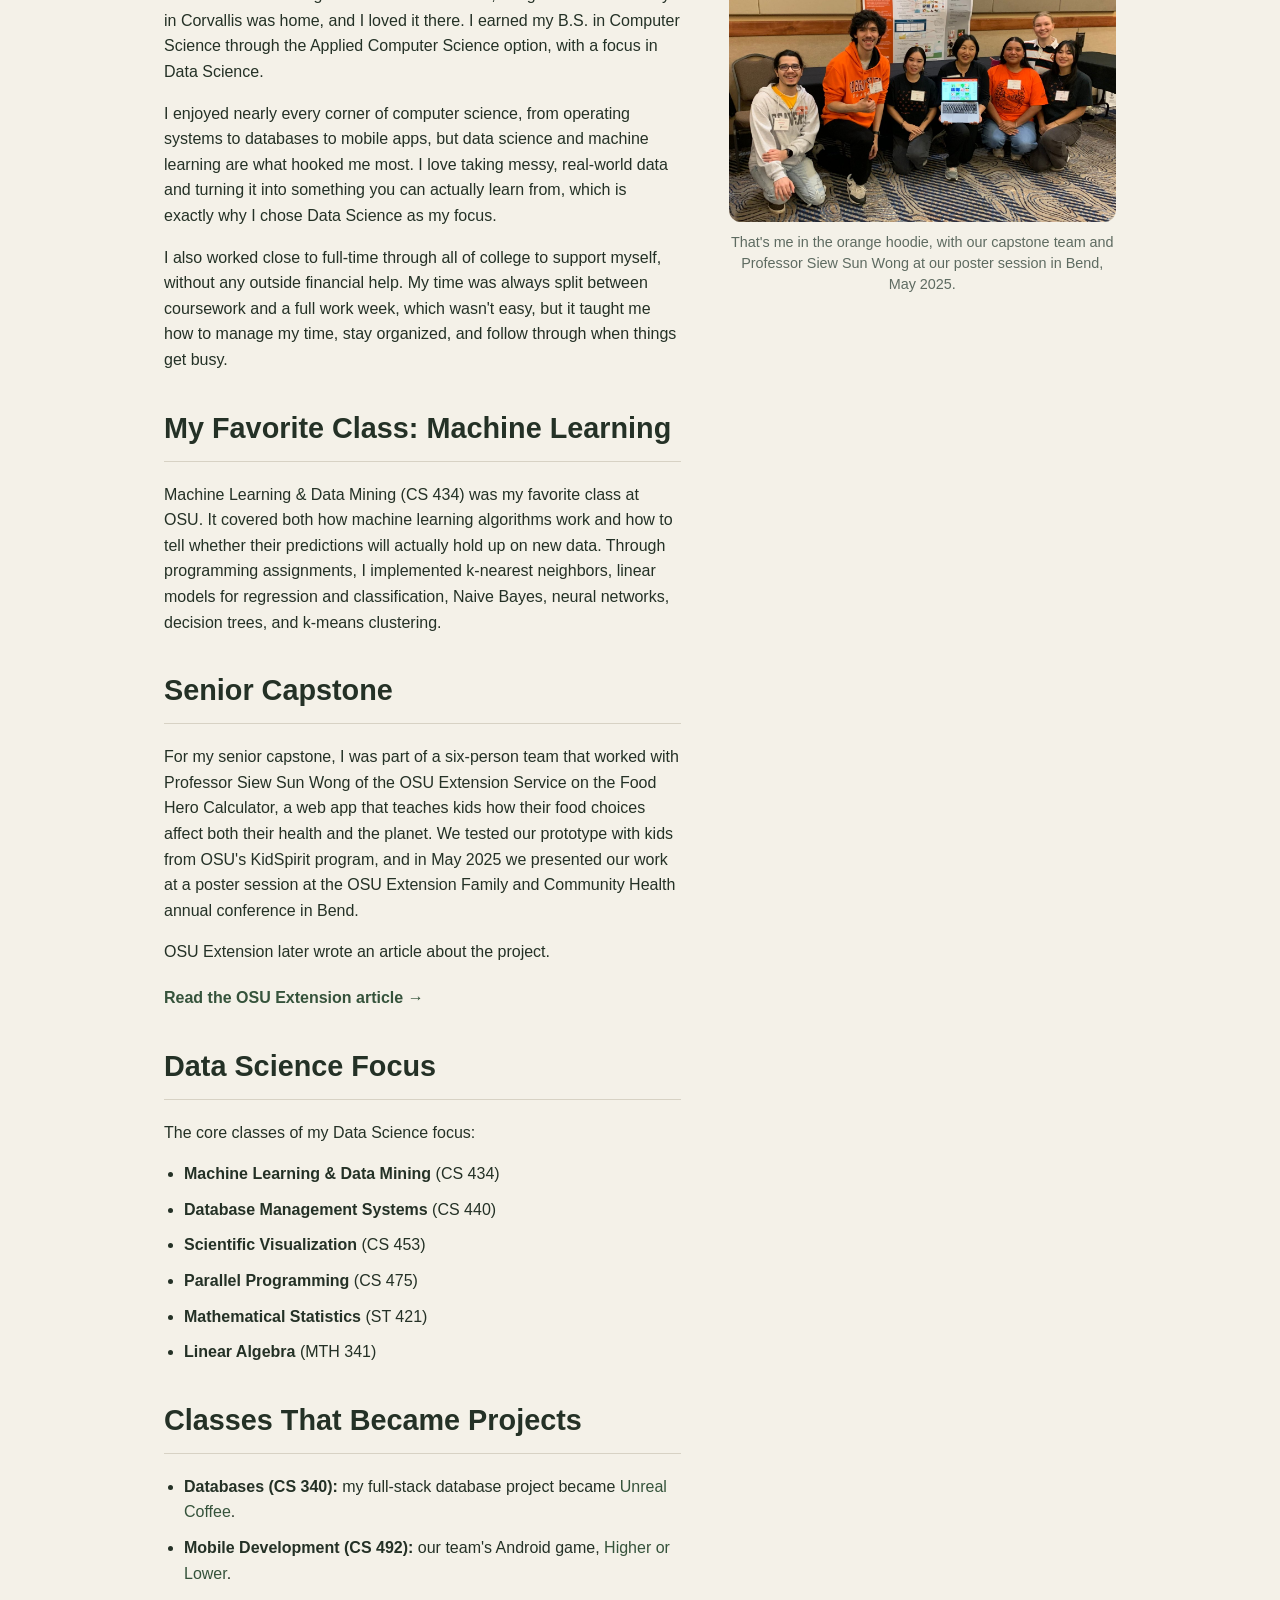
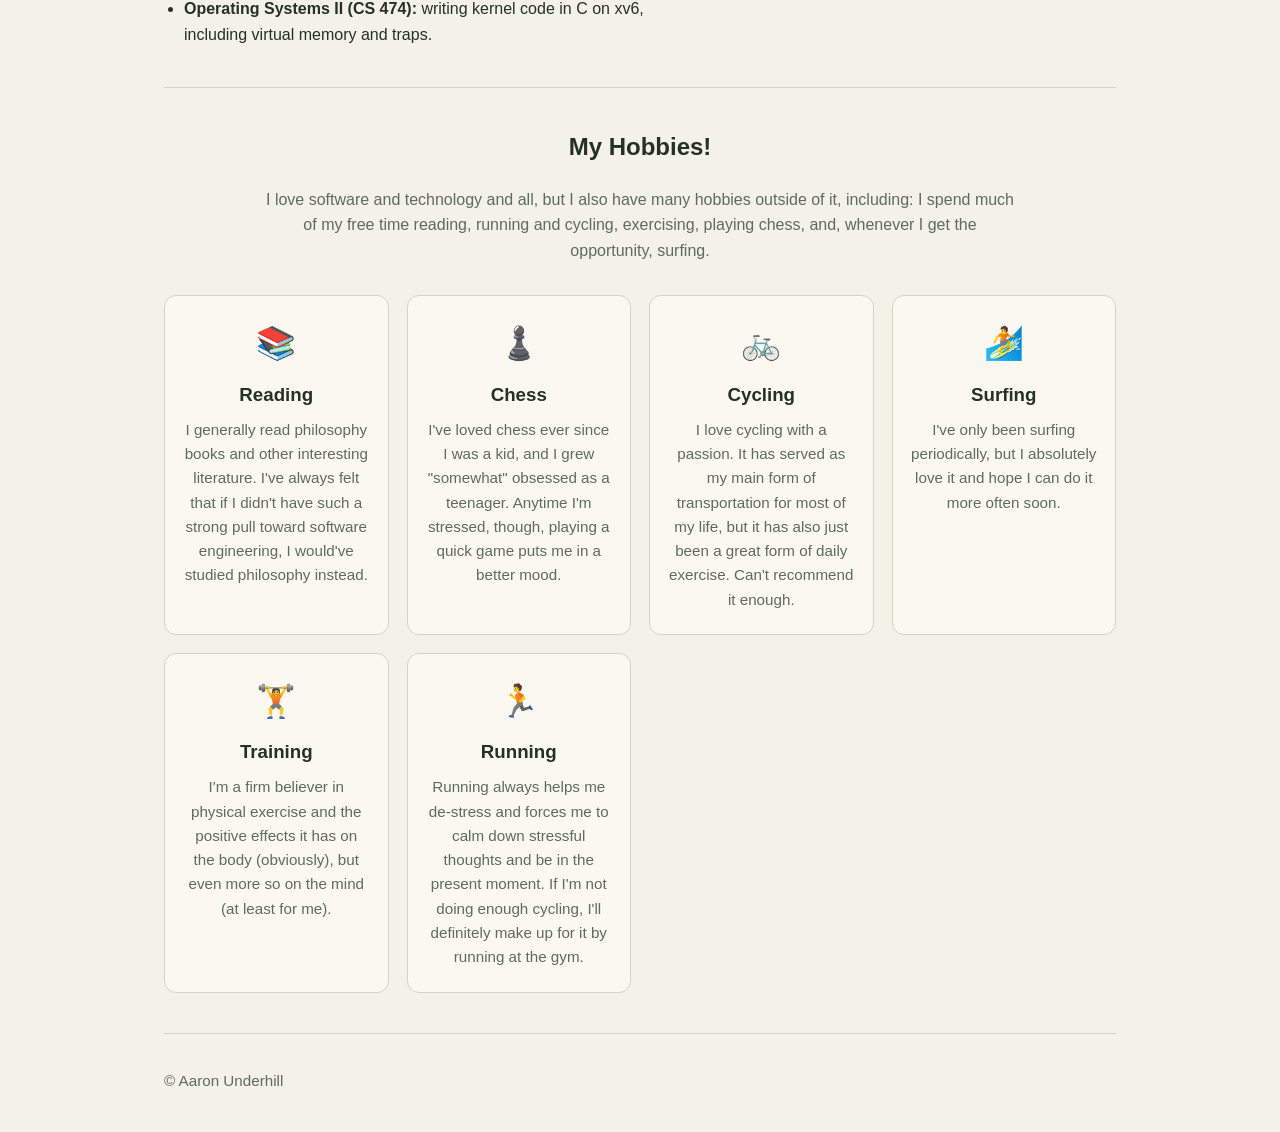
==== commit 2bfb3d5c: "Caption the twin graduation photo and stop the capstone photo from scrolling Co-Authored-By: Claude " ====
--- a/about.html
+++ b/about.html
@@ -8,7 +8,7 @@
 
     <title>About | Aaron Underhill</title>
 
-    <link rel="stylesheet" href="style.css?v=3">
+    <link rel="stylesheet" href="style.css?v=4">
 
     <link rel="icon" type="image/png" href="/favicon/favicon-96x96.png" sizes="96x96" />
     <link rel="icon" type="image/svg+xml" href="/favicon/favicon.svg" />
@@ -127,10 +127,15 @@
 
                 </div>
 
-                <div class="background-photo">
+                <figure class="background-photo">
 
                     <img src="images/graduation.jpg" alt="Aaron and his twin brother after graduation">
-                </div>
+
+                    <figcaption>
+                        Me (left) and my twin brother (right) after his graduation ceremony.
+                    </figcaption>
+
+                </figure>
 
             </div>
         </section>
--- a/style.css
+++ b/style.css
@@ -790,12 +790,31 @@
 }
 
 
+.background-photo {
+    margin: 0;
+    max-width: 500px;
+}
+
+
 .background-photo img {
+    display: block;
+
     width: 100%;
-    max-width: 500px;
     height: auto;
 
     border-radius: 12px;
+}
+
+
+.background-photo figcaption {
+    margin-top: 10px;
+
+    font-size: 0.9rem;
+    line-height: 1.45;
+
+    color: var(--muted);
+
+    text-align: center;
 }
 
 
@@ -863,10 +882,6 @@
 
 .osu-photo {
     margin: 0;
-
-    /* Keeps the photo in view while reading the longer text beside it */
-    position: sticky;
-    top: 24px;
 }
 
 
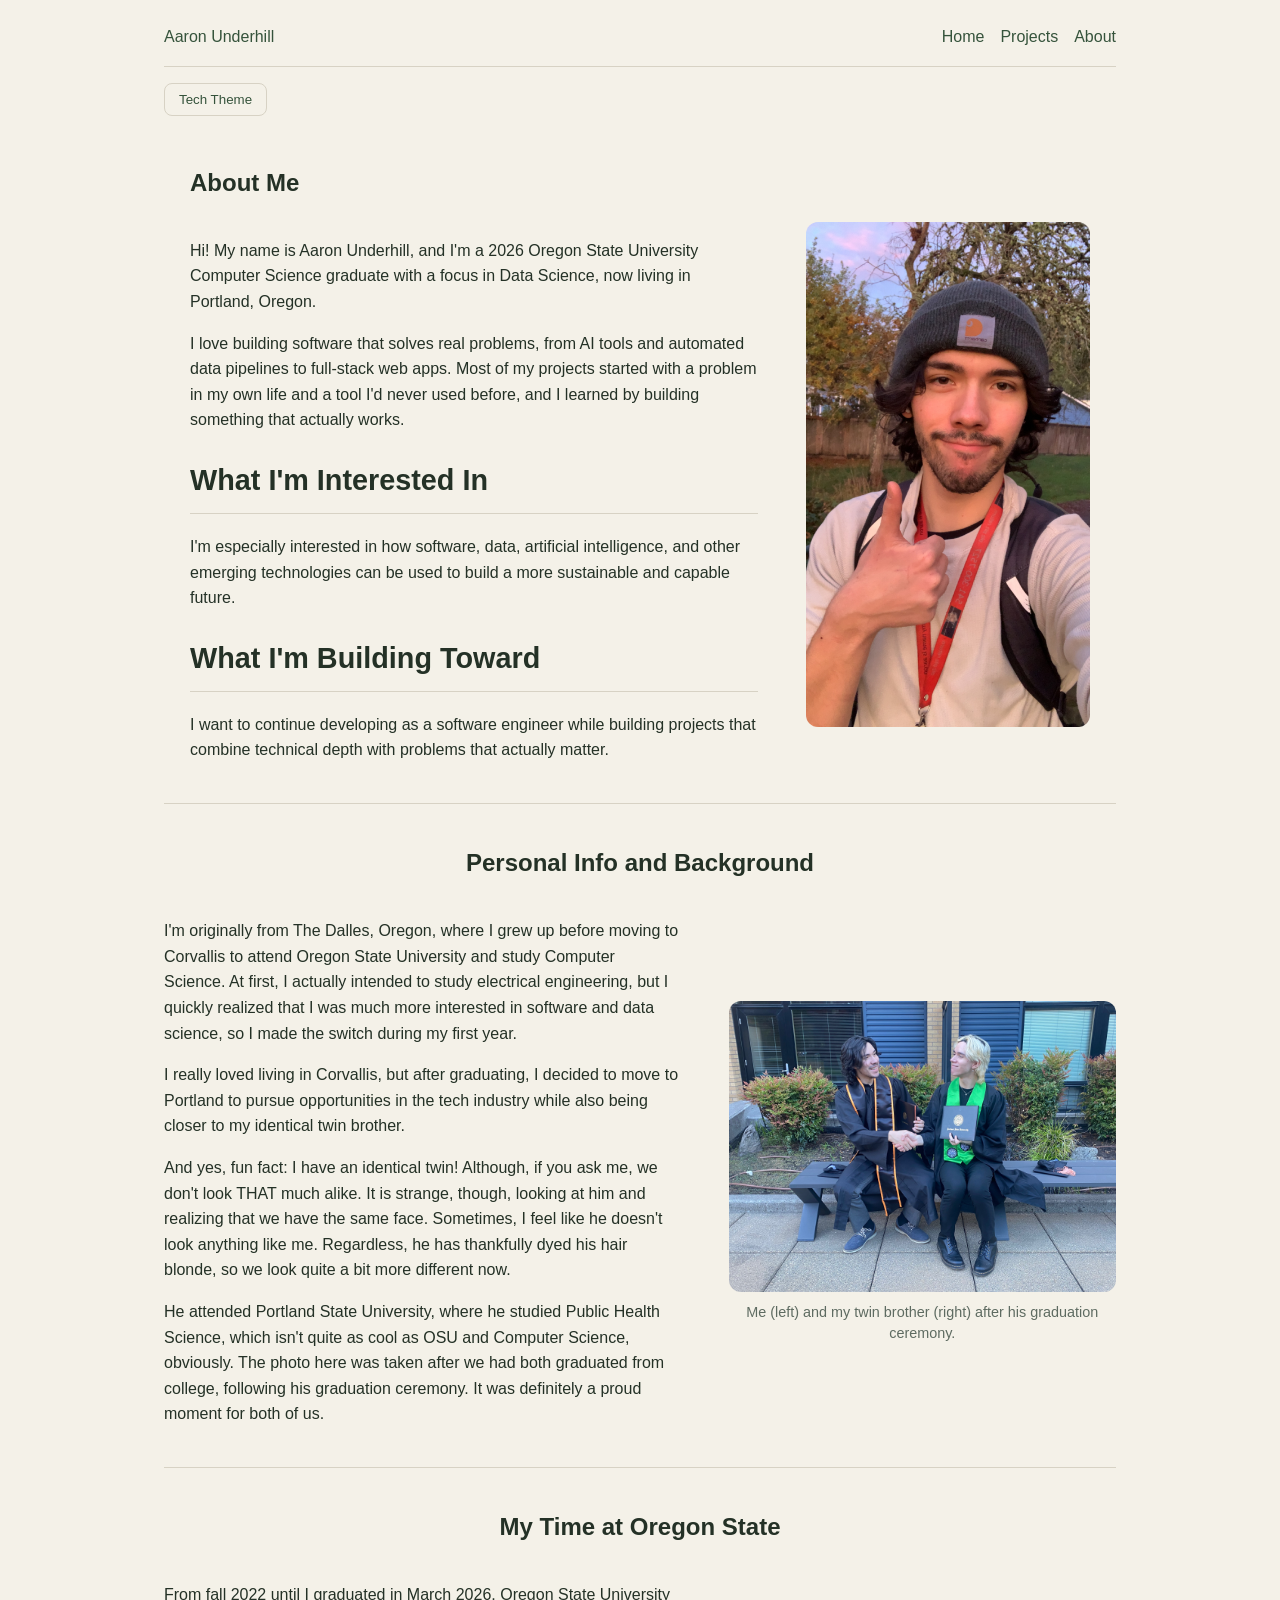
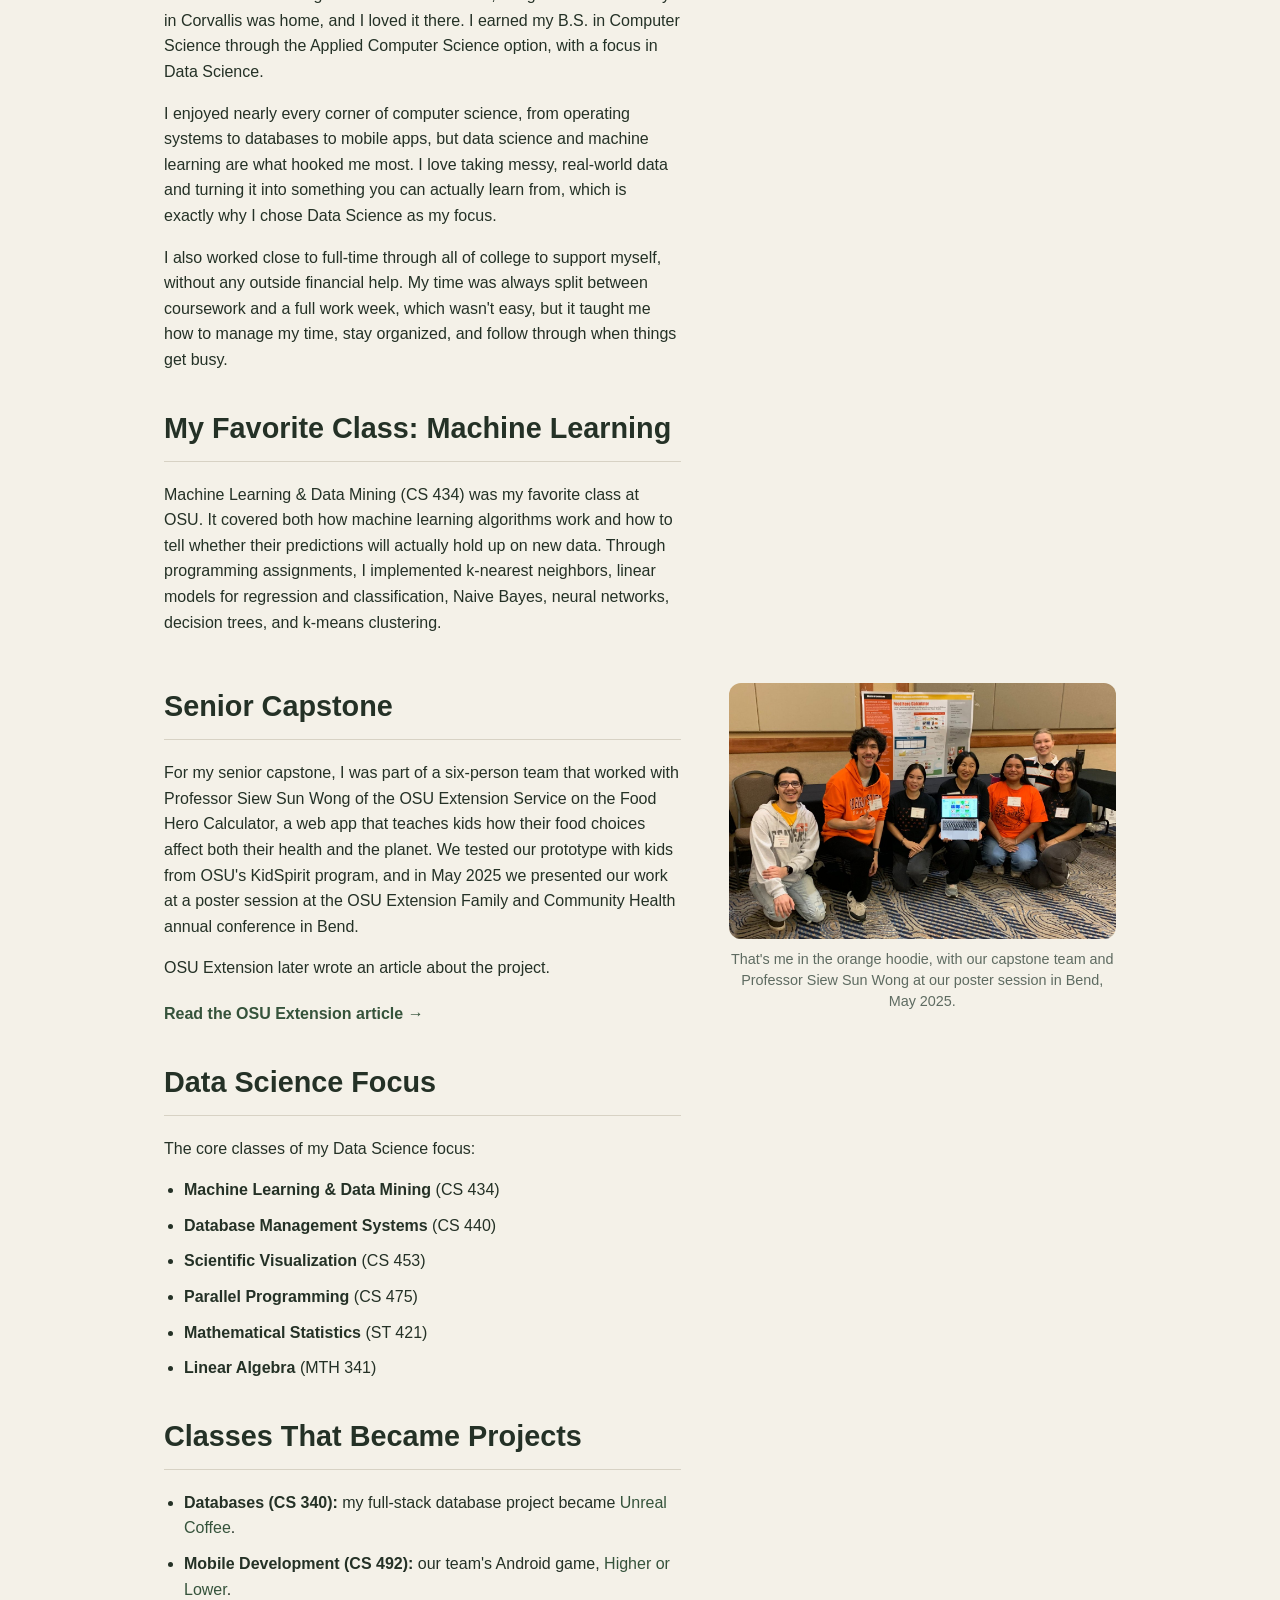
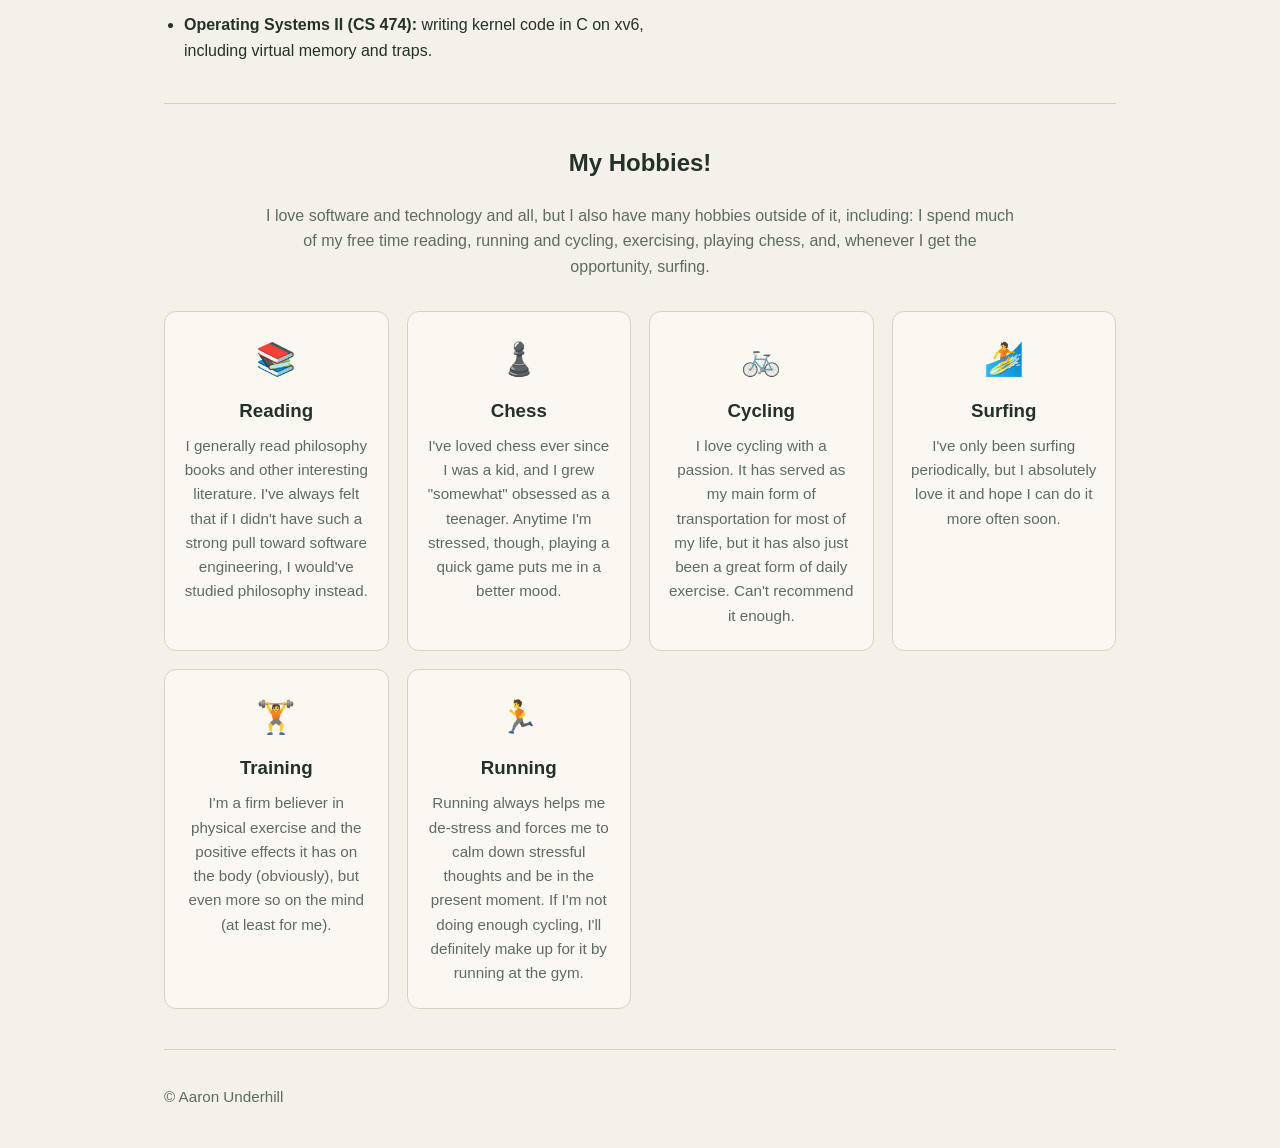
==== commit 4c1c6582: "Place the capstone photo beside the Senior Capstone subsection Co-Authored-By: Claude Opus 5.5 <nore" ====
--- a/about.html
+++ b/about.html
@@ -8,7 +8,7 @@
 
     <title>About | Aaron Underhill</title>
 
-    <link rel="stylesheet" href="style.css?v=4">
+    <link rel="stylesheet" href="style.css?v=5">
 
     <link rel="icon" type="image/png" href="/favicon/favicon-96x96.png" sizes="96x96" />
     <link rel="icon" type="image/svg+xml" href="/favicon/favicon.svg" />
@@ -147,7 +147,7 @@
 
             <div class="osu-layout">
 
-                <div class="osu-text">
+                <div class="osu-text osu-text-top">
 
                     <p>
                         From fall 2022 until I graduated in March 2026, Oregon State University in
@@ -182,7 +182,10 @@
                         and classification, Naive Bayes, neural networks, decision trees, and k-means
                         clustering.
                     </p>
-
+                </div>
+
+
+                <div class="osu-text osu-capstone-text">
 
                     <h2>Senior Capstone</h2>
 
@@ -205,7 +208,23 @@
                         target="_blank" rel="noopener noreferrer">
                         Read the OSU Extension article →
                     </a>
-
+                </div>
+
+
+                <figure class="osu-photo">
+
+                    <img src="images/osu-capstone-bend.jpg"
+                        alt="Aaron, in an orange Oregon State hoodie, with his senior capstone team and Professor Siew Sun Wong beside their Food Hero Calculator poster in Bend">
+
+                    <figcaption>
+                        That's me in the orange hoodie, with our capstone team and Professor
+                        Siew Sun Wong at our poster session in Bend, May 2025.
+                    </figcaption>
+
+                </figure>
+
+
+                <div class="osu-text osu-text-bottom">
 
                     <h2>Data Science Focus</h2>
 
@@ -239,21 +258,7 @@
                             on xv6, including virtual memory and traps.
                         </li>
                     </ul>
-
-                </div>
-
-
-                <figure class="osu-photo">
-
-                    <img src="images/osu-capstone-bend.jpg"
-                        alt="Aaron, in an orange Oregon State hoodie, with his senior capstone team and Professor Siew Sun Wong beside their Food Hero Calculator poster in Bend">
-
-                    <figcaption>
-                        That's me in the orange hoodie, with our capstone team and Professor
-                        Siew Sun Wong at our poster session in Bend, May 2025.
-                    </figcaption>
-
-                </figure>
+                </div>
 
             </div>
 
--- a/style.css
+++ b/style.css
@@ -843,9 +843,29 @@
 
     grid-template-columns: 2fr 1.5fr;
 
-    gap: 48px;
+    column-gap: 48px;
+    row-gap: 0;
 
     align-items: start;
+}
+
+
+.osu-text {
+    grid-column: 1;
+}
+
+
+.osu-capstone-text {
+    grid-row: 2;
+}
+
+
+/* Sits beside the Senior Capstone subsection */
+.osu-photo {
+    grid-column: 2;
+    grid-row: 2;
+
+    margin: 32px 0 0;
 }
 
 
@@ -877,11 +897,6 @@
 
 .osu-focus-intro {
     margin-bottom: 8px;
-}
-
-
-.osu-photo {
-    margin: 0;
 }
 
 
@@ -973,10 +988,15 @@
     }
 
 
+    .osu-text,
     .osu-photo {
-        position: static;
-
-        grid-row: 1;
+        grid-column: 1;
+        grid-row: auto;
     }
 
+
+    .osu-photo {
+        margin-top: 24px;
+    }
+
 }
